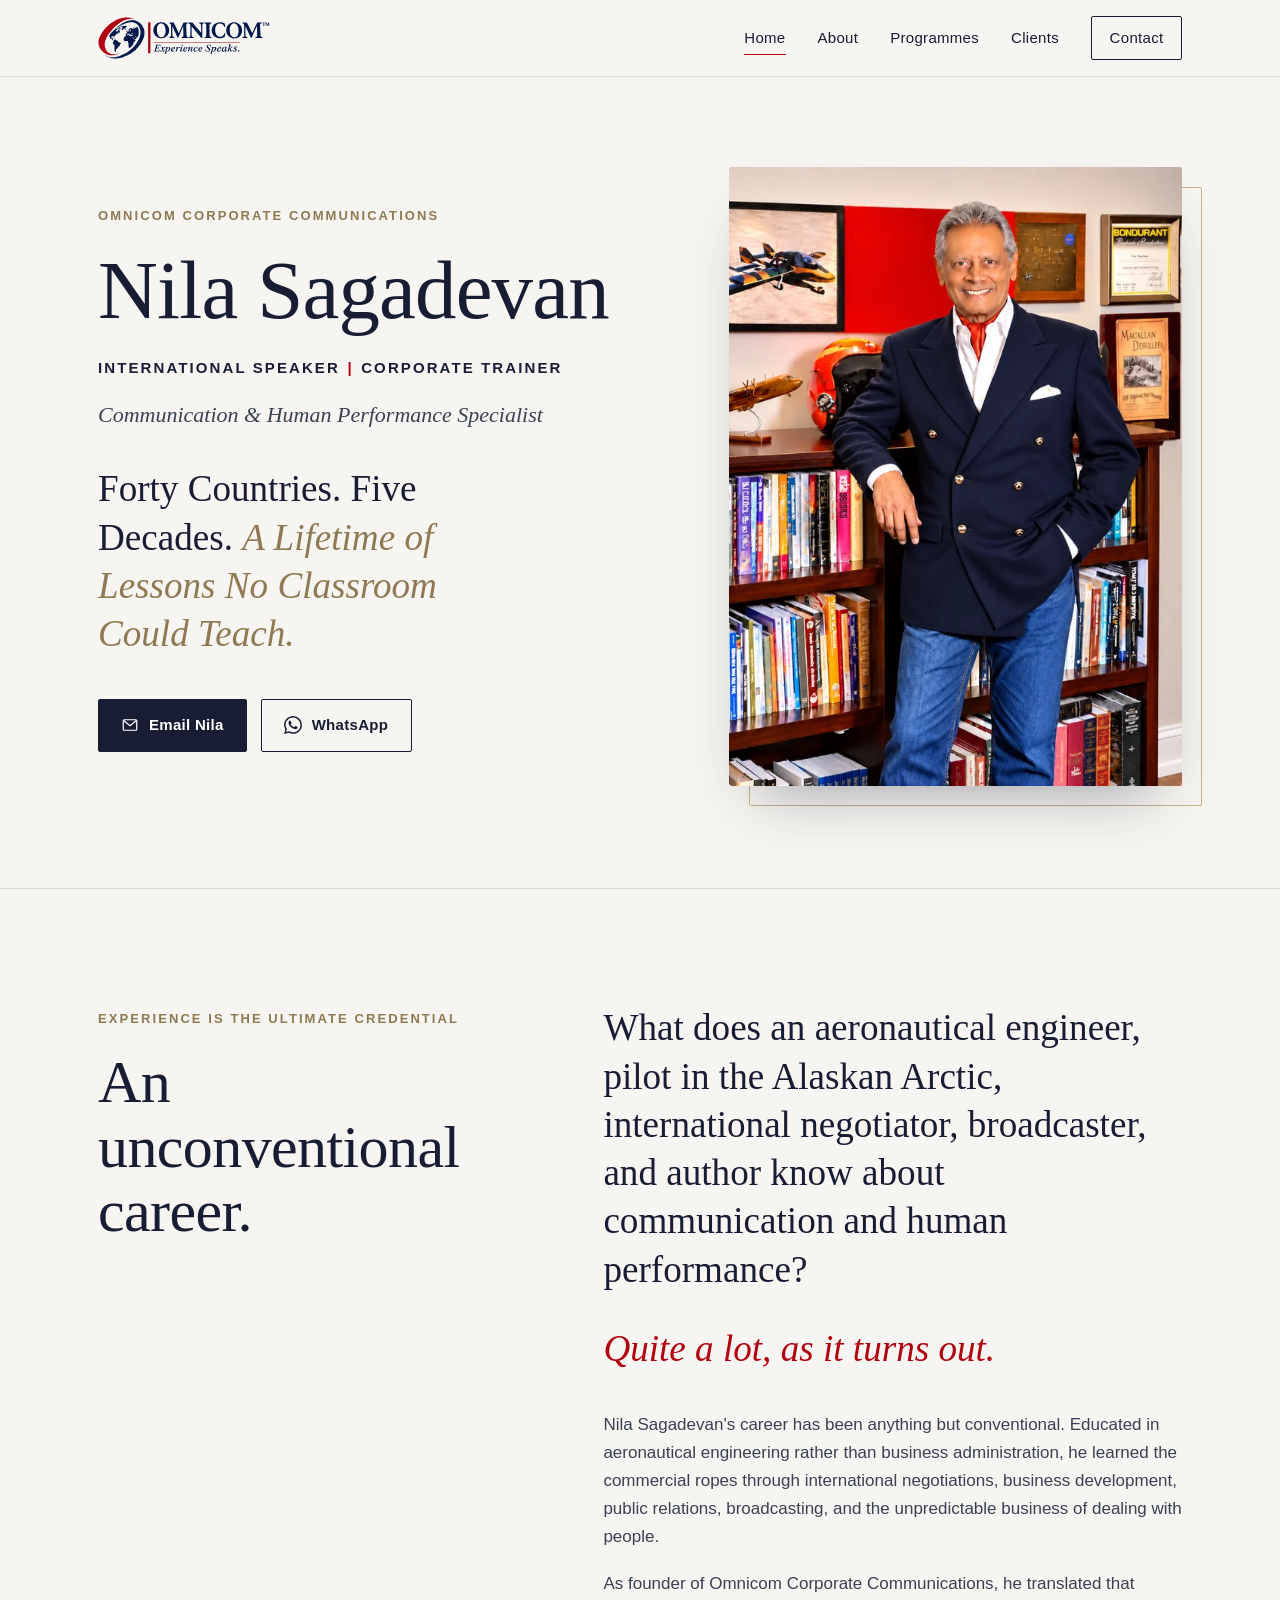
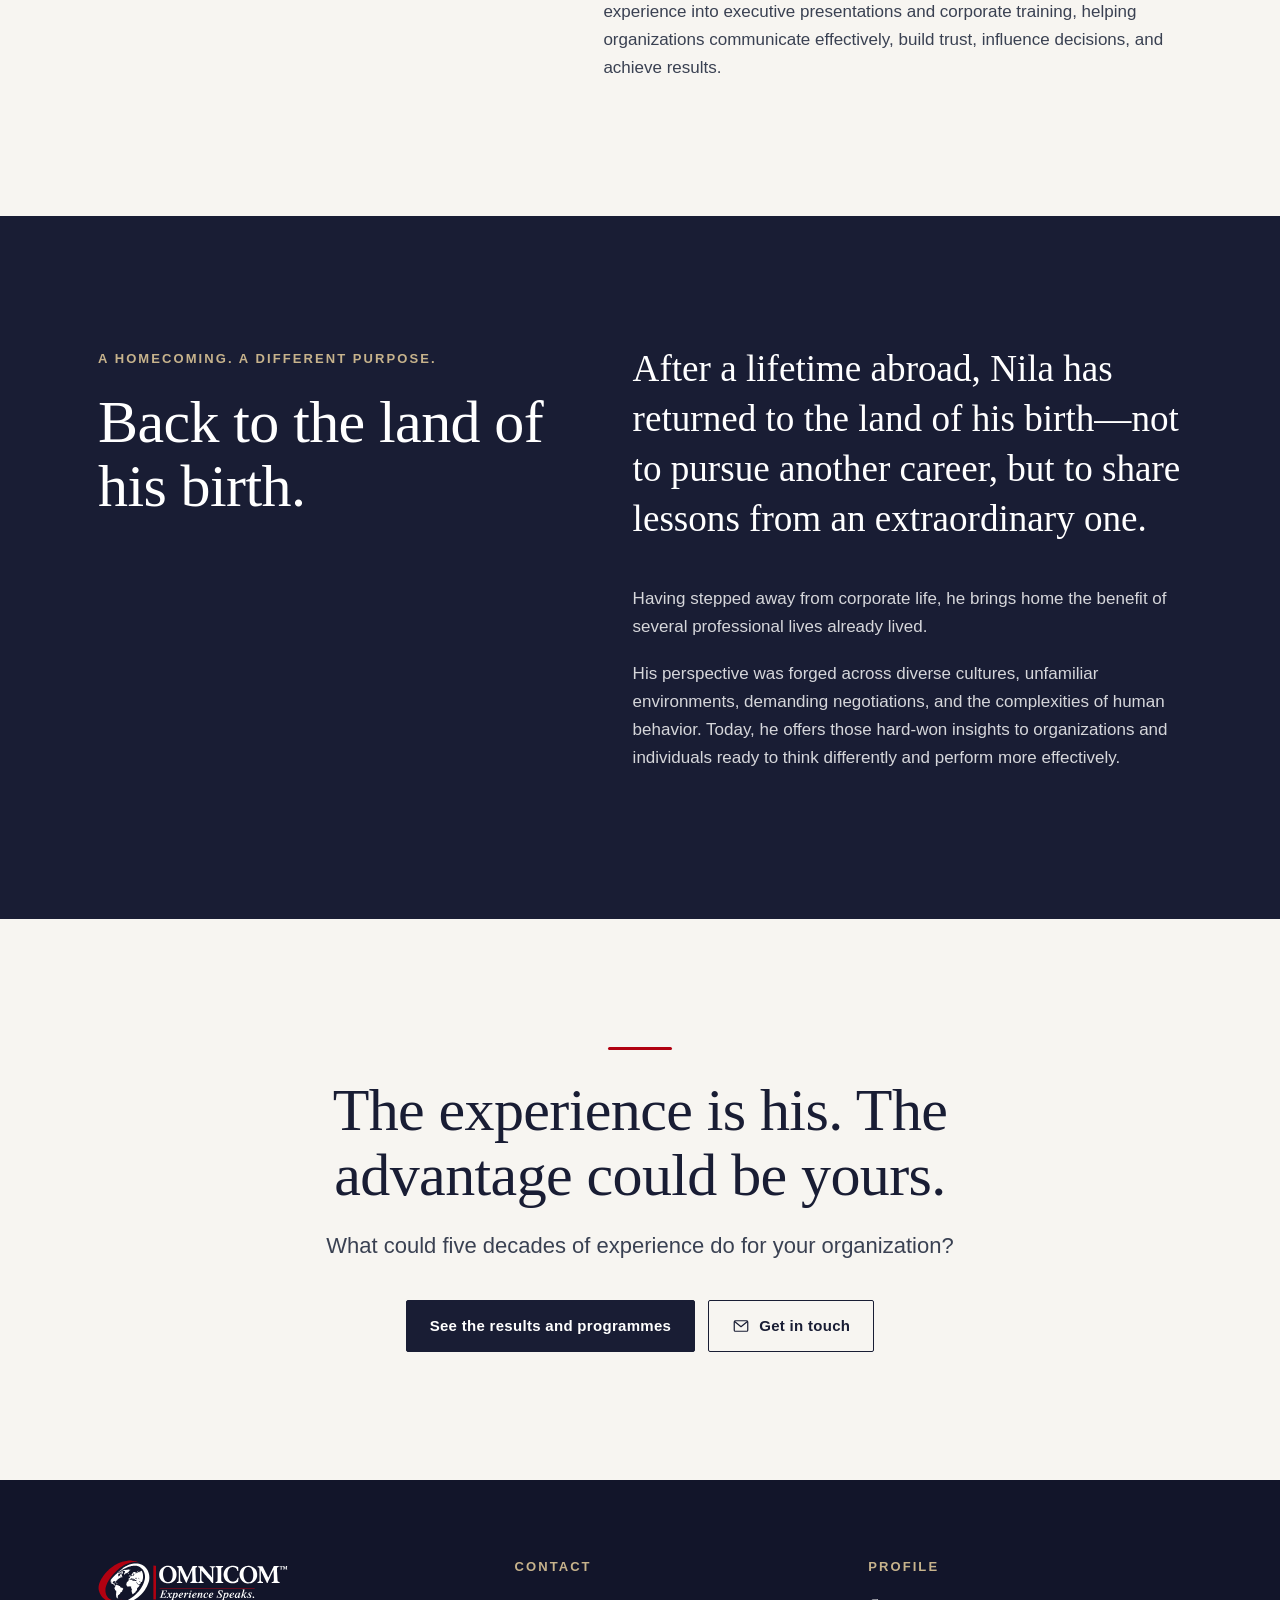
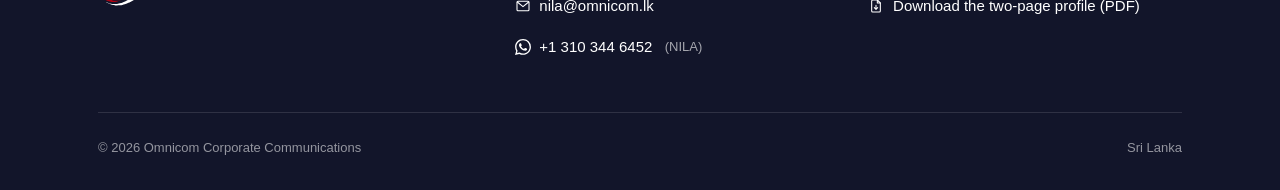
==== index.html @ 28e09e53 "Omnicom website: initial version Co-Authored-By: Claude Opus 5.5 <noreply@anthropic.com>" ====
<!doctype html>
<html lang="en">
<head>
<meta charset="utf-8">
<meta name="viewport" content="width=device-width, initial-scale=1">
<title>Omnicom | Nila Sagadevan, International Speaker & Corporate Trainer</title>
<meta name="description" content="Nila Sagadevan: international speaker, corporate trainer, and communication and human performance specialist. Forty countries, five decades, lessons no classroom could teach.">
<meta property="og:title" content="Omnicom | Nila Sagadevan, International Speaker & Corporate Trainer">
<meta property="og:description" content="Nila Sagadevan: international speaker, corporate trainer, and communication and human performance specialist. Forty countries, five decades, lessons no classroom could teach.">
<meta property="og:type" content="website">
<meta property="og:url" content="https://www.omnicom.lk/">
<meta property="og:image" content="https://www.omnicom.lk/assets/omnicom-share.jpg">
<meta property="og:image:width" content="1200">
<meta property="og:image:height" content="630">
<meta name="twitter:card" content="summary_large_image">
<meta name="theme-color" content="#191D34">
<link rel="canonical" href="https://www.omnicom.lk/">
<link rel="icon" href="assets/favicon.svg" type="image/svg+xml">
<link rel="preconnect" href="https://api.fontshare.com" crossorigin>
<link href="https://api.fontshare.com/v2/css?f[]=gambetta@400,500,400i&f[]=switzer@400,500,600&display=swap" rel="stylesheet">
<link rel="stylesheet" href="assets/site.css">
</head>
<body>
<a class="skip" href="#main">Skip to content</a>
<header class="site-header">
  <div class="wrap">
    <a class="brand" href="index.html" aria-label="Omnicom, home"><img src="assets/logo.svg" alt="Omnicom" width="172" height="41"></a>
    <nav class="nav" aria-label="Main">
      <a class="nav-home" href="index.html" aria-current="page">Home</a>
      <a href="about.html">About</a>
      <a href="programmes.html">Programmes</a>
      <a href="clients.html">Clients</a>
      <a class="nav-cta" href="#contact">Contact</a>
    </nav>
  </div>
</header>
<main id="main">

<section class="hero" aria-labelledby="hero-title">
  <div class="wrap">
    <div>
      <span class="kicker">Omnicom Corporate Communications</span>
      <h1 id="hero-title">Nila Sagadevan</h1>
      <p class="roles"><span class="nw">International Speaker</span><span class="sep" aria-hidden="true">|</span><span class="nw">Corporate Trainer</span></p>
      <p class="speciality">Communication &amp; Human Performance Specialist</p>
      <p class="lede">Forty Countries. Five Decades. <em>A Lifetime of Lessons No Classroom Could Teach.</em></p>
      <div class="actions">
        <a class="btn btn-solid" href="mailto:nila@omnicom.lk"><svg viewBox="0 0 24 24" aria-hidden="true" fill="none" stroke="currentColor" stroke-width="1.6" stroke-linecap="round" stroke-linejoin="round"><rect x="3" y="5" width="18" height="14" rx="1.5"/><path d="m3.5 6 8.5 7 8.5-7"/></svg>Email Nila</a>
        <a class="btn btn-line" href="https://wa.me/13103446452" rel="noopener"><svg viewBox="0 0 24 24" aria-hidden="true" fill="currentColor"><path d="M17.472 14.382c-.297-.149-1.758-.867-2.03-.967-.273-.099-.471-.148-.67.15-.197.297-.767.966-.94 1.164-.173.199-.347.223-.644.075-.297-.15-1.255-.463-2.39-1.475-.883-.788-1.48-1.761-1.653-2.059-.173-.297-.018-.458.13-.606.134-.133.298-.347.446-.52.149-.174.198-.298.298-.497.099-.198.05-.371-.025-.52-.075-.149-.669-1.612-.916-2.207-.242-.579-.487-.5-.669-.51-.173-.008-.371-.01-.57-.01-.198 0-.52.074-.792.372-.272.297-1.04 1.016-1.04 2.479 0 1.462 1.065 2.875 1.213 3.074.149.198 2.096 3.2 5.077 4.487.709.306 1.262.489 1.694.625.712.227 1.36.195 1.871.118.571-.085 1.758-.719 2.006-1.413.248-.694.248-1.289.173-1.413-.074-.124-.272-.198-.57-.347m-5.421 7.403h-.004a9.87 9.87 0 01-5.031-1.378l-.361-.214-3.741.982.998-3.648-.235-.374a9.86 9.86 0 01-1.51-5.26c.001-5.45 4.436-9.884 9.888-9.884 2.64 0 5.122 1.03 6.988 2.898a9.825 9.825 0 012.893 6.994c-.003 5.45-4.437 9.884-9.885 9.884m8.413-18.297A11.815 11.815 0 0012.05 0C5.495 0 .16 5.335.157 11.892c0 2.096.547 4.142 1.588 5.945L.057 24l6.305-1.654a11.882 11.882 0 005.683 1.448h.005c6.554 0 11.89-5.335 11.893-11.893a11.821 11.821 0 00-3.48-8.413Z"/></svg>WhatsApp</a>
      </div>
    </div>
    <figure class="portrait" style="margin:0">
      <img src="assets/nila-sagadevan.webp" srcset="assets/nila-sagadevan-600.webp 600w, assets/nila-sagadevan.webp 900w" sizes="(max-width: 900px) 90vw, 460px" width="900" height="1230" alt="Nila Sagadevan in a navy double-breasted blazer, standing in his study beside shelves of books and aviation memorabilia" fetchpriority="high">
    </figure>
  </div>
</section>

<section class="story" aria-labelledby="credential">
  <div class="wrap">
    <div>
      <span class="kicker">Experience Is the Ultimate Credential</span>
      <h2 id="credential">An unconventional career.</h2>
    </div>
    <div>
      <p class="question">What does an aeronautical engineer, pilot in the Alaskan Arctic, international negotiator, broadcaster, and author know about communication and human performance?</p>
      <p class="answer">Quite a lot, as it turns out.</p>
      <p>Nila Sagadevan's career has been anything but conventional. Educated in aeronautical engineering rather than business administration, he learned the commercial ropes through international negotiations, business development, public relations, broadcasting, and the unpredictable business of dealing with people.</p>
      <p>As founder of Omnicom Corporate Communications, he translated that experience into executive presentations and corporate training, helping organizations communicate effectively, build trust, influence decisions, and achieve results.</p>
    </div>
  </div>
</section>

<section class="band on-dark" aria-labelledby="homecoming">
  <div class="wrap">
    <div>
      <span class="kicker">A Homecoming. A Different Purpose.</span>
      <h2 id="homecoming">Back to the land of his birth.</h2>
    </div>
    <div>
      <p class="big">After a lifetime abroad, Nila has returned to the land of his birth&#8288;&mdash;&#8288;not to pursue another career, but to share lessons from an extraordinary one.</p>
      <p>Having stepped away from corporate life, he brings home the benefit of several professional lives already lived.</p>
      <p>His perspective was forged across diverse cultures, unfamiliar environments, demanding negotiations, and the complexities of human behavior. Today, he offers those hard-won insights to organizations and individuals ready to think differently and perform more effectively.</p>
    </div>
  </div>
</section>

<section class="closing" aria-labelledby="advantage">
  <div class="wrap">
    <hr class="rule-red">
    <h2 id="advantage">The experience is his. The advantage could be yours.</h2>
    <p>What could five decades of experience do for your organization?</p>
    <div class="actions">
      <a class="btn btn-solid" href="programmes.html">See the results and programmes</a>
      <a class="btn btn-line" href="mailto:nila@omnicom.lk"><svg viewBox="0 0 24 24" aria-hidden="true" fill="none" stroke="currentColor" stroke-width="1.6" stroke-linecap="round" stroke-linejoin="round"><rect x="3" y="5" width="18" height="14" rx="1.5"/><path d="m3.5 6 8.5 7 8.5-7"/></svg>Get in touch</a>
    </div>
  </div>
</section>
</main>
<footer class="site-footer" id="contact">
  <div class="wrap">
    <div class="top">
      <div>
        <a class="brand" href="index.html" aria-label="Omnicom, home"><img src="assets/logo-reverse.svg" alt="Omnicom" width="190" height="45"></a>
      </div>
      <div>
        <h2>Contact</h2>
        <ul>
          <li><a href="mailto:nila@omnicom.lk"><svg viewBox="0 0 24 24" aria-hidden="true" fill="none" stroke="currentColor" stroke-width="1.6" stroke-linecap="round" stroke-linejoin="round"><rect x="3" y="5" width="18" height="14" rx="1.5"/><path d="m3.5 6 8.5 7 8.5-7"/></svg>nila@omnicom.lk</a></li>
          <li><a href="https://wa.me/13103446452" rel="noopener"><svg viewBox="0 0 24 24" aria-hidden="true" fill="currentColor"><path d="M17.472 14.382c-.297-.149-1.758-.867-2.03-.967-.273-.099-.471-.148-.67.15-.197.297-.767.966-.94 1.164-.173.199-.347.223-.644.075-.297-.15-1.255-.463-2.39-1.475-.883-.788-1.48-1.761-1.653-2.059-.173-.297-.018-.458.13-.606.134-.133.298-.347.446-.52.149-.174.198-.298.298-.497.099-.198.05-.371-.025-.52-.075-.149-.669-1.612-.916-2.207-.242-.579-.487-.5-.669-.51-.173-.008-.371-.01-.57-.01-.198 0-.52.074-.792.372-.272.297-1.04 1.016-1.04 2.479 0 1.462 1.065 2.875 1.213 3.074.149.198 2.096 3.2 5.077 4.487.709.306 1.262.489 1.694.625.712.227 1.36.195 1.871.118.571-.085 1.758-.719 2.006-1.413.248-.694.248-1.289.173-1.413-.074-.124-.272-.198-.57-.347m-5.421 7.403h-.004a9.87 9.87 0 01-5.031-1.378l-.361-.214-3.741.982.998-3.648-.235-.374a9.86 9.86 0 01-1.51-5.26c.001-5.45 4.436-9.884 9.888-9.884 2.64 0 5.122 1.03 6.988 2.898a9.825 9.825 0 012.893 6.994c-.003 5.45-4.437 9.884-9.885 9.884m8.413-18.297A11.815 11.815 0 0012.05 0C5.495 0 .16 5.335.157 11.892c0 2.096.547 4.142 1.588 5.945L.057 24l6.305-1.654a11.882 11.882 0 005.683 1.448h.005c6.554 0 11.89-5.335 11.893-11.893a11.821 11.821 0 00-3.48-8.413Z"/></svg>+1 310 344 6452 <span class="small">&nbsp;(NILA)</span></a></li>
        </ul>
      </div>
      <div>
        <h2>Profile</h2>
        <ul>
          <li><a href="assets/Omnicom-Nila-Sagadevan-Profile.pdf" download><svg viewBox="0 0 24 24" aria-hidden="true" fill="none" stroke="currentColor" stroke-width="1.6" stroke-linecap="round" stroke-linejoin="round"><path d="M14 3H7a1.5 1.5 0 0 0-1.5 1.5v15A1.5 1.5 0 0 0 7 21h10a1.5 1.5 0 0 0 1.5-1.5V7.5Z"/><path d="M14 3v4.5h4.5M12 11v6m-2.5-2.5L12 17l2.5-2.5"/></svg>Download the two-page profile (PDF)</a></li>
        </ul>
      </div>
    </div>
    <div class="bottom">
      <span>&copy; 2026 Omnicom Corporate Communications</span>
      <span>Sri Lanka</span>
    </div>
  </div>
</footer>
</body>
</html>
---- assets/site.css ----
/* Omnicom Corporate Communications — site styles */
:root {
  --navy: #191D34;
  --navy-deep: #12152A;
  --red: #B10111;
  --gold: #8E7953;
  --gold-light: #C7B38C;
  --paper: #F7F5F1;
  --paper-2: #EFEBE3;
  --ink: #191D34;
  --ink-soft: #3A4152;
  --rule: rgba(25, 29, 52, 0.14);

  --font-display: 'Gambetta', 'Georgia', serif;
  --font-body: 'Switzer', 'Helvetica Neue', Arial, sans-serif;

  --text-xs: 0.8125rem;
  --text-sm: 0.9375rem;
  --text-base: 1.0625rem;
  --text-lg: clamp(1.125rem, 1rem + 0.5vw, 1.375rem);
  --text-xl: clamp(1.625rem, 1.2rem + 1.4vw, 2.375rem);
  --text-2xl: clamp(2.25rem, 1.4rem + 3vw, 3.75rem);
  --text-hero: clamp(2.75rem, 1.5rem + 4.6vw, 5.25rem);

  --wrap: 1180px;
  --gutter: clamp(1.25rem, 4vw, 3rem);
}

*, *::before, *::after { box-sizing: border-box; }
html { -webkit-text-size-adjust: 100%; scroll-behavior: smooth; }
@media (prefers-reduced-motion: reduce) { html { scroll-behavior: auto; } }
body {
  margin: 0;
  background: var(--paper);
  color: var(--ink-soft);
  font-family: var(--font-body);
  font-size: var(--text-base);
  line-height: 1.65;
  -webkit-font-smoothing: antialiased;
  text-rendering: optimizeLegibility;
}
img { display: block; max-width: 100%; height: auto; }
a { color: inherit; }
:focus-visible { outline: 2px solid var(--red); outline-offset: 3px; border-radius: 2px; }

.skip { position: absolute; left: -9999px; top: 0; background: var(--navy); color: #fff; padding: .75rem 1rem; z-index: 100; }
.skip:focus { left: 1rem; top: 1rem; }

.wrap { width: 100%; max-width: var(--wrap); margin-inline: auto; padding-inline: var(--gutter); }

/* ---------- Header ---------- */
.site-header {
  position: sticky; top: 0; z-index: 50;
  background: rgba(247, 245, 241, 0.94);
  backdrop-filter: blur(10px);
  -webkit-backdrop-filter: blur(10px);
  border-bottom: 1px solid var(--rule);
}
.site-header .wrap { display: flex; align-items: center; justify-content: space-between; gap: 1.5rem; min-height: 76px; }
.brand { display: inline-flex; align-items: center; text-decoration: none; }
.brand img { width: 172px; height: auto; }
.nav { display: flex; align-items: center; gap: clamp(1rem, 2.5vw, 2.25rem); }
.nav a {
  font-size: var(--text-sm); font-weight: 500; letter-spacing: .02em;
  color: var(--ink); text-decoration: none; padding: .6rem 0; position: relative;
}
.nav a::after {
  content: ''; position: absolute; left: 0; right: 0; bottom: .3rem; height: 1.5px;
  background: var(--red); transform: scaleX(0); transform-origin: left; transition: transform .25s ease;
}
.nav a:hover::after, .nav a[aria-current="page"]::after { transform: scaleX(1); }
.nav .nav-cta {
  border: 1px solid var(--navy); padding: .55rem 1.1rem; border-radius: 2px;
  transition: background .2s ease, color .2s ease;
}
.nav .nav-cta::after { display: none; }
.nav .nav-cta:hover { background: var(--navy); color: #fff; }

/* ---------- Type ---------- */
h1, h2, h3 { color: var(--ink); margin: 0; }
h1, h2 { font-family: var(--font-display); font-weight: 500; line-height: 1.08; letter-spacing: -0.01em; }
h3 { font-family: var(--font-body); font-weight: 600; font-size: var(--text-lg); line-height: 1.3; }
p { margin: 0 0 1.1em; max-width: 64ch; }
.kicker {
  display: inline-block; font-size: var(--text-xs); font-weight: 600; letter-spacing: .16em; text-transform: uppercase;
  color: var(--gold); margin-bottom: 1.25rem;
}
.rule-red { width: 64px; height: 3px; background: var(--red); border: 0; margin: 0 0 1.75rem; border-radius: 2px; }

/* ---------- Buttons ---------- */
.actions { display: flex; flex-wrap: wrap; gap: .85rem; margin-top: 2.25rem; }
.btn {
  display: inline-flex; align-items: center; gap: .6rem; min-height: 48px; padding: .8rem 1.4rem;
  font-size: var(--text-sm); font-weight: 600; letter-spacing: .02em; text-decoration: none;
  border-radius: 2px; border: 1px solid var(--navy); transition: background .2s ease, color .2s ease, border-color .2s ease;
}
.btn-solid { background: var(--navy); color: #fff; }
.btn-solid:hover { background: var(--navy-deep); }
.btn-line { background: transparent; color: var(--navy); }
.btn-line:hover { background: var(--navy); color: #fff; }
.btn svg { width: 18px; height: 18px; flex: none; }
.on-dark .btn-line { color: #fff; border-color: rgba(255,255,255,.55); }
.on-dark .btn-line:hover { background: #fff; color: var(--navy); border-color: #fff; }
.on-dark .btn-solid { background: #fff; color: var(--navy); border-color: #fff; }
.on-dark .btn-solid:hover { background: var(--paper-2); }

/* ---------- Hero (home) ---------- */
.hero { padding-block: clamp(3rem, 7vw, 6rem) clamp(3.5rem, 8vw, 7rem); }
.hero .wrap { display: grid; grid-template-columns: 1.1fr .9fr; gap: clamp(2rem, 6vw, 5.5rem); align-items: center; }
.hero h1 { font-size: var(--text-hero); }
.hero .roles { margin-top: 1.25rem; font-size: var(--text-sm); font-weight: 600; letter-spacing: .14em; text-transform: uppercase; color: var(--ink); }
.hero .roles .nw { white-space: nowrap; }
.hero .roles .sep { color: var(--red); padding-inline: .5em; }
.hero .speciality { font-family: var(--font-display); font-style: italic; font-size: var(--text-lg); color: var(--ink-soft); margin-top: .35rem; }
.hero .lede { margin-top: 2rem; font-family: var(--font-display); font-size: var(--text-xl); line-height: 1.3; color: var(--ink); max-width: 22ch; }
.hero .lede em { color: var(--gold); font-style: italic; }
.portrait { position: relative; }
.portrait img { width: 100%; aspect-ratio: 1073 / 1466; object-fit: cover; border-radius: 2px; box-shadow: 0 30px 60px -30px rgba(25, 29, 52, .45); }
.portrait::before {
  content: ''; position: absolute; inset: 1.25rem -1.25rem -1.25rem 1.25rem; border: 1px solid var(--gold-light); border-radius: 2px; z-index: -1;
}

/* ---------- Sections ---------- */
section { position: relative; }
.story { padding-block: clamp(4rem, 9vw, 7.5rem); border-top: 1px solid var(--rule); }
.story .wrap { display: grid; grid-template-columns: 1fr 1.35fr; gap: clamp(2rem, 6vw, 6rem); }
.story h2 { font-size: var(--text-2xl); }
.story .question { font-family: var(--font-display); font-size: var(--text-xl); line-height: 1.3; color: var(--ink); margin-bottom: 1.5rem; max-width: 30ch; }
.story .answer { font-family: var(--font-display); font-style: italic; font-size: var(--text-xl); color: var(--red); margin-bottom: 2rem; }

.band { background: var(--navy); color: rgba(255, 255, 255, .82); padding-block: clamp(4.5rem, 10vw, 8rem); }
.band h2 { color: #fff; font-size: var(--text-2xl); }
.band .kicker { color: var(--gold-light); }
.band .wrap { display: grid; grid-template-columns: 1fr 1.2fr; gap: clamp(2rem, 6vw, 6rem); align-items: start; }
.band p { font-size: var(--text-base); }
.band .big { font-family: var(--font-display); font-size: var(--text-xl); line-height: 1.35; color: #fff; }

.closing { padding-block: clamp(4.5rem, 10vw, 8rem); text-align: center; }
.closing h2 { font-size: var(--text-2xl); max-width: 22ch; margin-inline: auto; }
.closing p { margin-inline: auto; margin-top: 1.25rem; font-size: var(--text-lg); }
.closing .actions { justify-content: center; }
.closing .rule-red { margin-inline: auto; }

/* ---------- Programmes page ---------- */
.page-hero { padding-block: clamp(3.5rem, 8vw, 6.5rem) clamp(2.5rem, 5vw, 4rem); }
.page-hero h1 { font-size: var(--text-hero); max-width: 14ch; }
.page-hero p { margin-top: 1.5rem; font-size: var(--text-lg); font-family: var(--font-display); font-style: italic; color: var(--ink-soft); }

.results { padding-block: 0 clamp(4rem, 9vw, 7rem); }
.results ol { list-style: none; margin: 0; padding: 0; display: grid; grid-template-columns: repeat(2, 1fr); border-top: 1px solid var(--rule); }
.results li { padding: clamp(1.75rem, 3.5vw, 2.75rem) clamp(0rem, 3vw, 2.5rem) clamp(1.75rem, 3.5vw, 2.75rem) 0; border-bottom: 1px solid var(--rule); display: grid; grid-template-columns: minmax(7.5rem, 11rem) 1fr; gap: 1.5rem; align-items: start; }
.results li:nth-child(even) { padding-left: clamp(0rem, 3vw, 2.5rem); border-left: 1px solid var(--rule); }
.figure { font-family: var(--font-display); font-size: clamp(2rem, 1.4rem + 2vw, 3rem); line-height: 1; color: var(--navy); font-variant-numeric: lining-nums; }
.figure small { display: block; font-family: var(--font-body); font-size: var(--text-xs); letter-spacing: .14em; text-transform: uppercase; color: var(--gold); margin-top: .7rem; font-weight: 600; }
.results h3 { font-size: var(--text-xs); letter-spacing: .14em; text-transform: uppercase; color: var(--ink); margin-bottom: .6rem; }
.results p { font-size: var(--text-sm); margin: 0; }

.offer { background: var(--paper-2); padding-block: clamp(4.5rem, 10vw, 8rem); }
.offer .head { display: grid; grid-template-columns: 1fr 1.35fr; gap: clamp(2rem, 6vw, 6rem); margin-bottom: clamp(2.5rem, 5vw, 4rem); align-items: end; }
.offer h2 { font-size: var(--text-2xl); }
.offer .head p { margin: 0; }
.offer-list { display: grid; grid-template-columns: repeat(2, 1fr); gap: 0 clamp(2rem, 5vw, 4.5rem); list-style: none; margin: 0; padding: 0; counter-reset: offer; }
.offer-list li { counter-increment: offer; padding-block: 1.75rem; border-top: 1px solid var(--rule); display: grid; grid-template-columns: 2.75rem 1fr; }
.offer-list li::before { content: counter(offer, decimal-leading-zero); font-family: var(--font-display); font-size: var(--text-base); color: var(--red); padding-top: .15rem; }
.offer-list h3 { margin-bottom: .5rem; }
.offer-list p { margin: 0; font-size: var(--text-sm); }
.offer-list .featured { grid-column: 1 / -1; }
.offer-list .featured h3 { font-family: var(--font-display); font-weight: 500; font-size: var(--text-xl); }
.offer-list .featured p { font-size: var(--text-base); max-width: 70ch; }

.beyond { padding-block: clamp(4.5rem, 10vw, 8rem); }
.beyond .wrap { display: grid; grid-template-columns: .8fr 1.2fr; gap: clamp(2rem, 6vw, 6rem); align-items: center; }
.beyond img { width: 100%; max-width: 420px; aspect-ratio: 4 / 5; object-fit: cover; object-position: 50% 20%; border-radius: 2px; }
.beyond h2 { font-size: var(--text-2xl); margin-bottom: 1.5rem; }

/* ---------- Footer ---------- */
.site-footer { background: var(--navy-deep); color: rgba(255,255,255,.72); padding-block: clamp(3.5rem, 7vw, 5rem) 2rem; font-size: var(--text-sm); }
.site-footer .top { display: grid; grid-template-columns: 1.2fr 1fr 1fr; gap: 2.5rem; padding-bottom: 2.5rem; border-bottom: 1px solid rgba(255,255,255,.12); }
.site-footer .brand img { width: 190px; }
.site-footer .slogan { font-family: var(--font-display); font-style: italic; font-size: var(--text-lg); color: #fff; margin: 1rem 0 0; }
.site-footer h2 { font-family: var(--font-body); font-size: var(--text-xs); font-weight: 600; letter-spacing: .16em; text-transform: uppercase; color: var(--gold-light); margin-bottom: 1rem; }
.site-footer ul { list-style: none; margin: 0; padding: 0; }
.site-footer li { margin-bottom: .55rem; }
.site-footer a { text-decoration: none; color: #fff; display: inline-flex; align-items: center; gap: .55rem; min-height: 32px; }
.site-footer a:hover { text-decoration: underline; text-underline-offset: 3px; }
.site-footer a svg { width: 16px; height: 16px; flex: none; }
.site-footer .small { font-size: .8125rem; color: rgba(255,255,255,.62); }
.site-footer .bottom { padding-top: 1.5rem; display: flex; justify-content: space-between; gap: 1rem; flex-wrap: wrap; font-size: var(--text-xs); color: rgba(255,255,255,.55); }

/* ---------- Responsive ---------- */
@media (max-width: 900px) {
  .hero .wrap, .story .wrap, .band .wrap, .offer .head, .beyond .wrap { grid-template-columns: 1fr; }
  .portrait { max-width: 460px; }
  .results ol { grid-template-columns: 1fr; }
  .results li, .results li:nth-child(even) { padding-left: 0; border-left: 0; padding-right: 0; }
  .offer-list { grid-template-columns: 1fr; }
  .site-footer .top { grid-template-columns: 1fr 1fr; }
  .site-footer .top > :first-child { grid-column: 1 / -1; }
}
@media (max-width: 640px) {
  .site-header .wrap { min-height: 64px; }
  .brand img { width: 132px; }
  .nav { gap: 1rem; }
  .nav .nav-cta { display: none; }
  .hero .portrait { order: -1; max-width: 100%; }
  .hero .portrait::before { display: none; }
  .hero .roles .sep { display: none; }
  .hero .roles .nw { display: block; letter-spacing: .1em; }
  .hero .roles .nw + .sep + .nw { margin-top: .35em; }
  .results li { grid-template-columns: 1fr; gap: .75rem; }
  .site-footer .top { grid-template-columns: 1fr; }
}
.closing h2.long { font-size: var(--text-xl); max-width: 34ch; line-height: 1.25; }

/* ---------- Clients ---------- */
.page-hero h1.wide { max-width: 18ch; }
.clients { padding-block: 0 clamp(4rem, 9vw, 7rem); }
.clients h2 { font-family: var(--font-body); font-size: var(--text-xs); font-weight: 600; letter-spacing: .14em; text-transform: uppercase; color: var(--gold); margin: 0 0 1.25rem; }
.clients h2 span { letter-spacing: .08em; }
.clients ul { list-style: none; margin: 0; padding: 0; display: grid; grid-template-columns: repeat(3, 1fr); column-gap: clamp(1.25rem, 3vw, 2.5rem); border-top: 1px solid var(--rule); }
.clients li { font-family: var(--font-display); font-size: var(--text-base); letter-spacing: .07em; color: var(--ink); padding: 1.05rem 0; border-bottom: 1px solid var(--rule); line-height: 1.3; }
@media (max-width: 760px) { .clients ul { grid-template-columns: repeat(2, 1fr); } }
@media (max-width: 640px) { .clients ul { grid-template-columns: repeat(2, 1fr); } .clients li { font-size: var(--text-sm); letter-spacing: .05em; } }
@media (max-width: 360px) { .clients ul { grid-template-columns: 1fr; } }
.brand { flex: none; }
@media (max-width: 420px) {
  .brand img { width: 112px; }
  .nav { gap: .8rem; }
  .nav a { font-size: var(--text-xs); }
}
@media (max-width: 360px) {
  .brand img { width: 96px; }
  .nav { gap: .6rem; }
  .site-header .wrap { gap: .75rem; }
}

/* ---------- About ---------- */
.about-sec { padding-block: clamp(3rem, 6vw, 5rem); border-top: 1px solid var(--rule); }
.about-intro { border-top: 0; padding-top: 0; }
.about-sec .wrap { display: grid; grid-template-columns: 1fr 1.6fr; gap: clamp(2rem, 6vw, 6rem); align-items: start; }
.about-side h2 { font-size: var(--text-xl); line-height: 1.15; max-width: 14ch; }
.about-body p { font-size: var(--text-base); }
.about-body cite, .band cite { font-style: italic; }
.about-body .about-lead { font-family: var(--font-display); font-size: var(--text-xl); line-height: 1.3; color: var(--ink); margin-bottom: 1.5rem; max-width: 30ch; }
.about-body .aside { font-family: var(--font-display); font-style: italic; font-size: var(--text-lg); color: var(--red); }
.about-photo { margin: 0; max-width: 340px; }
.about-photo img { width: 100%; aspect-ratio: 4 / 5; object-fit: cover; object-position: center top; border-radius: 2px; box-shadow: 0 30px 60px -30px rgba(25, 29, 52, .45); }
.about-band .big { margin-top: 2rem; }
.about-band .kicker-line { font-family: var(--font-display); font-style: italic; font-size: var(--text-lg); color: var(--gold-light); }
@media (max-width: 860px) {
  .about-sec .wrap { grid-template-columns: 1fr; gap: 1.25rem; }
  .about-side h2 { max-width: none; }
  .about-photo { max-width: 260px; }
}
@media (max-width: 420px) { .nav .nav-home { display: none; } }
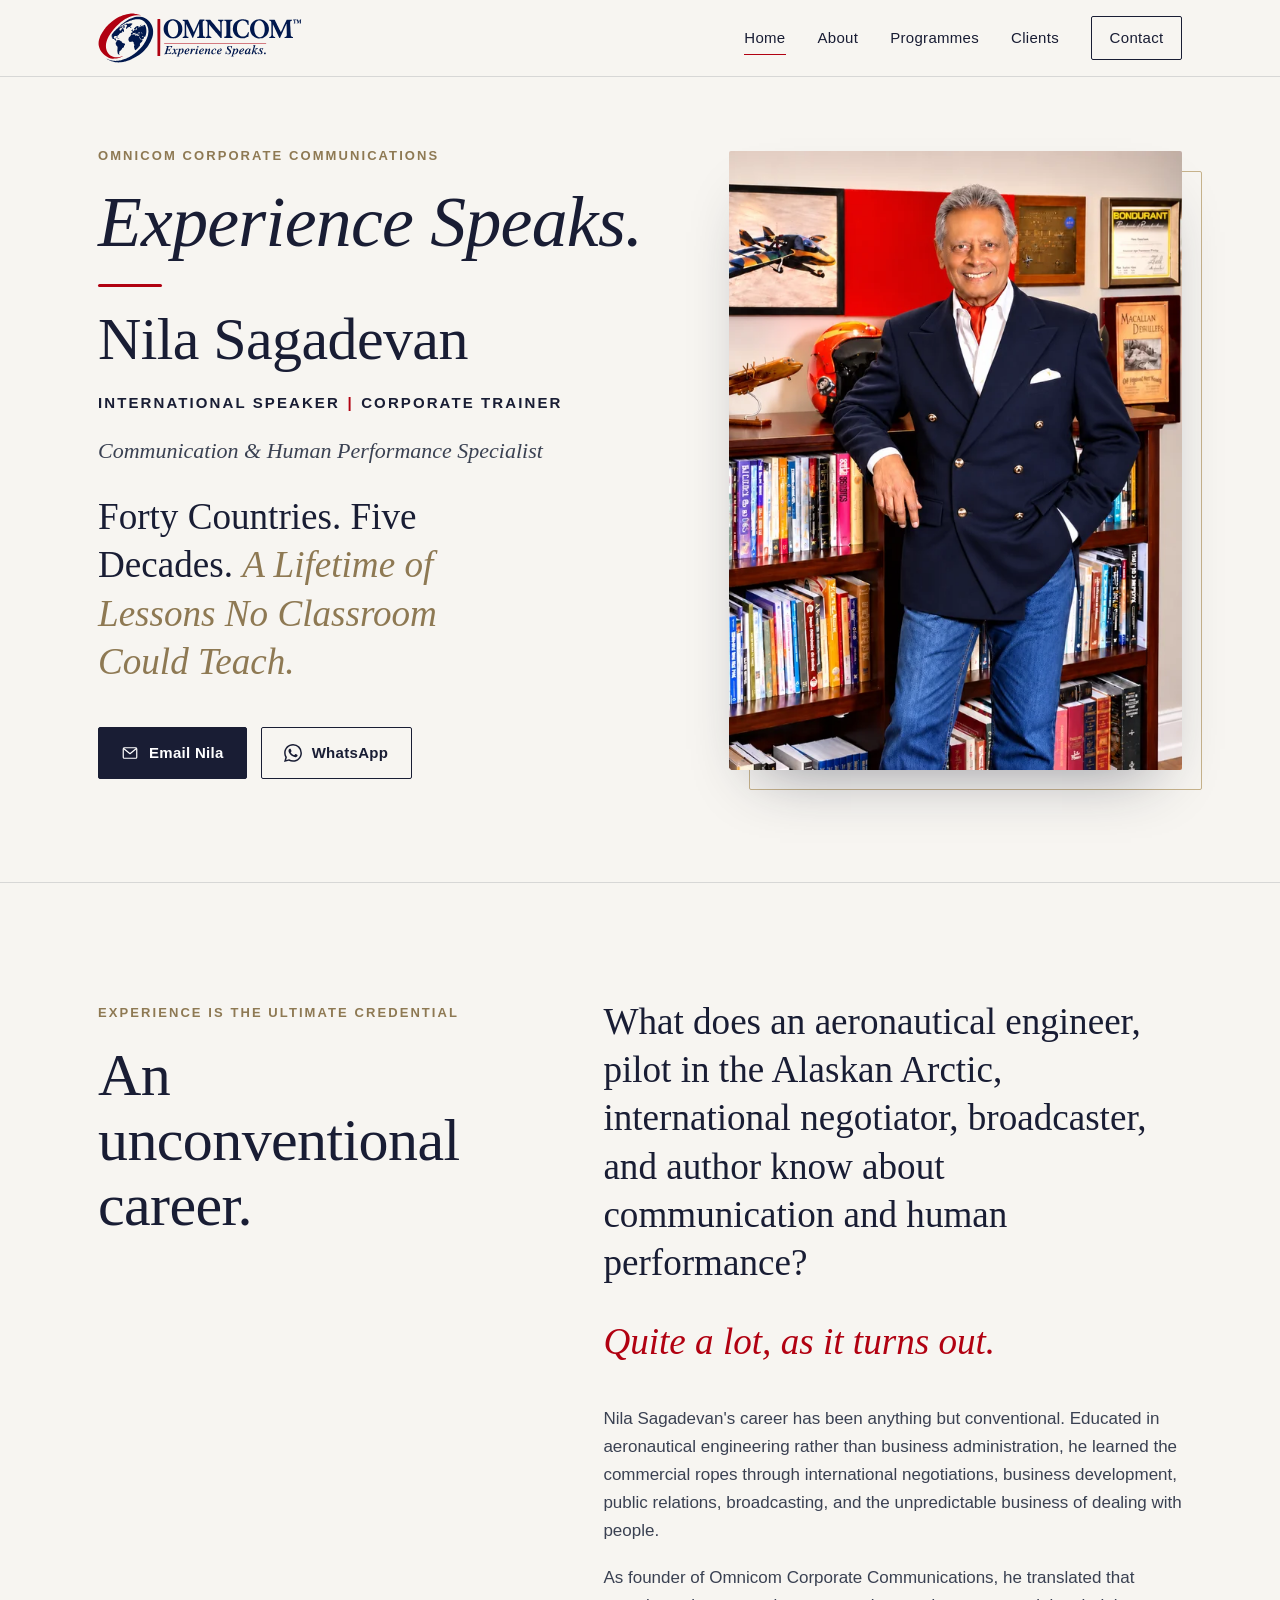
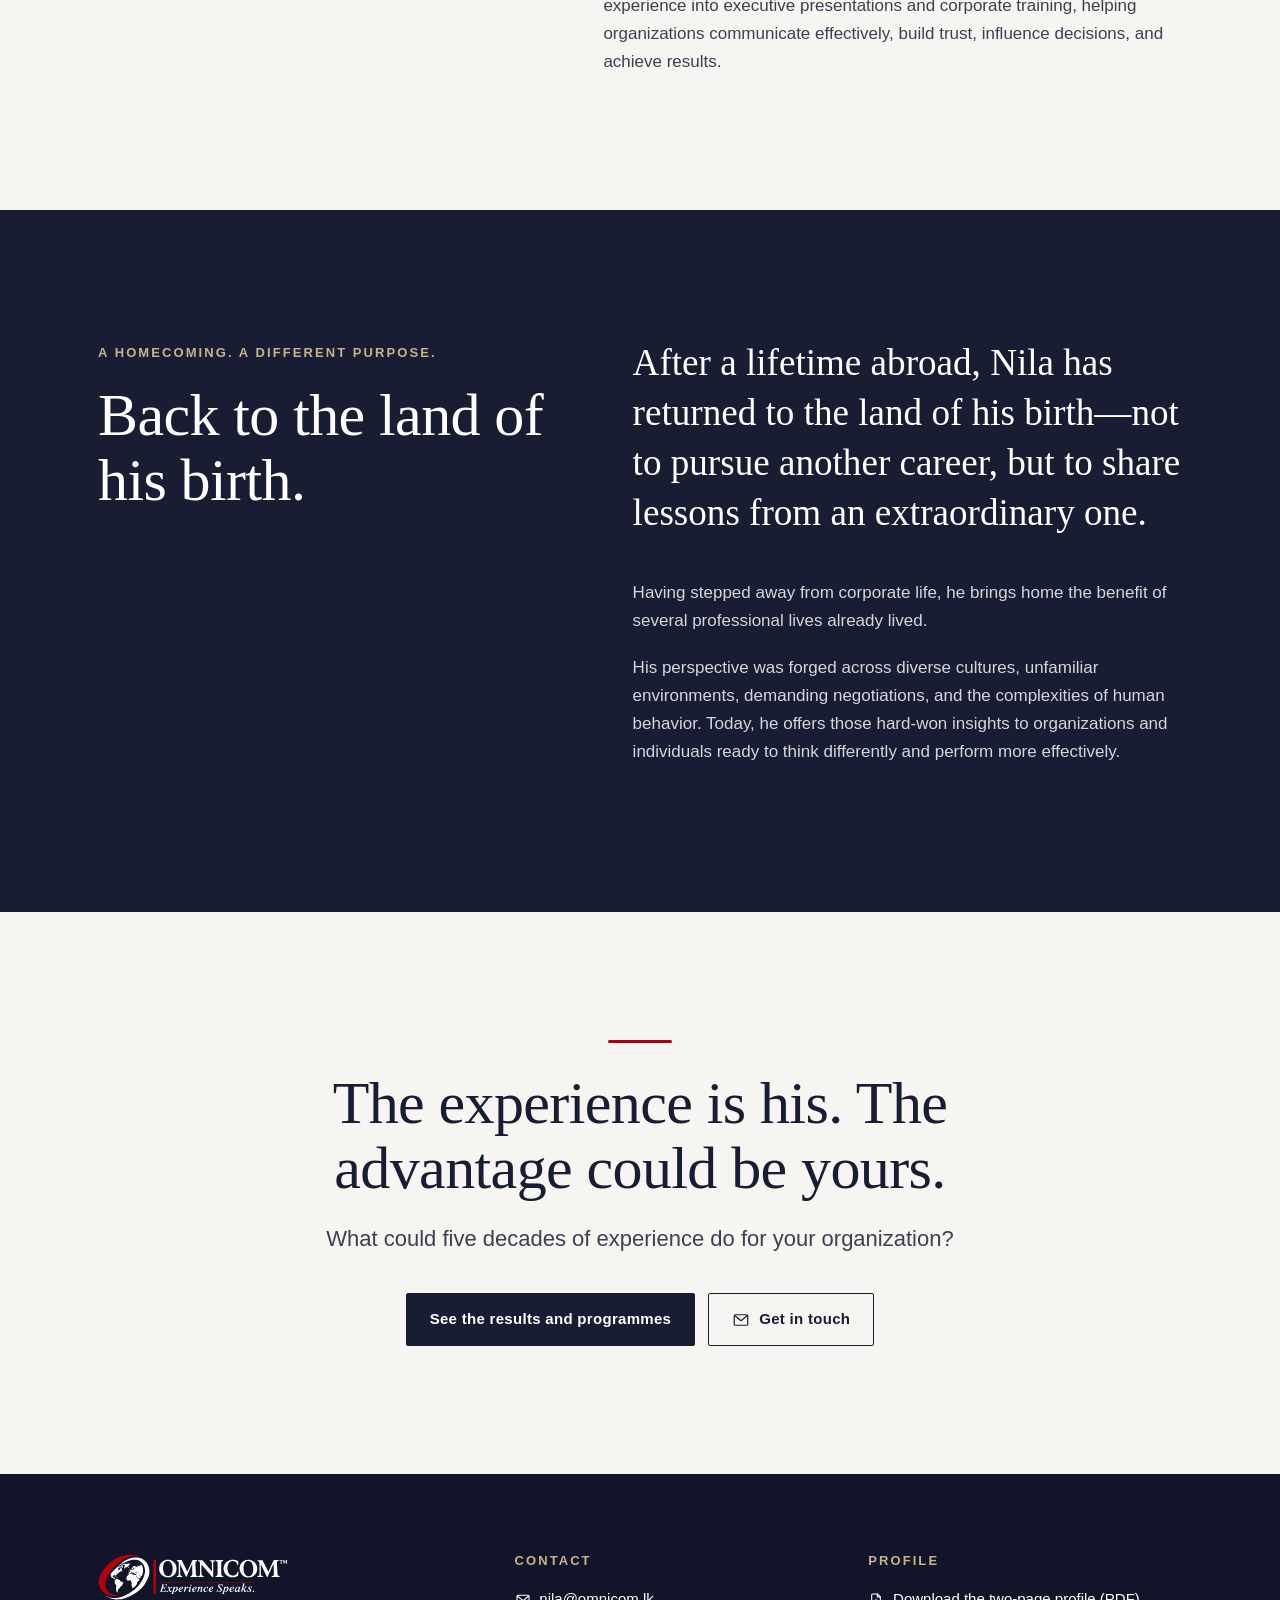
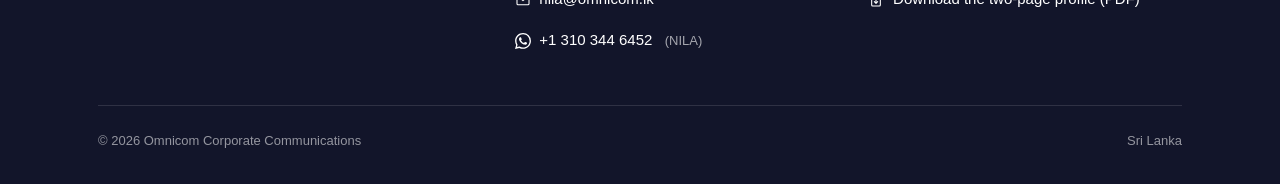
==== commit edb96917: "Home: Experience Speaks headline; larger header logo; mobile menu fit Update supplied by the client " ====
--- a/index.html
+++ b/index.html
@@ -19,17 +19,39 @@
 <link rel="preconnect" href="https://api.fontshare.com" crossorigin>
 <link href="https://api.fontshare.com/v2/css?f[]=gambetta@400,500,400i&f[]=switzer@400,500,600&display=swap" rel="stylesheet">
 <link rel="stylesheet" href="assets/site.css">
+<style>
+/* Home page hero: slogan-led (self-contained; site.css unchanged) */
+.hero .wrap { grid-template-areas: "brand photo" "body photo"; grid-template-rows: auto 1fr; row-gap: 0; align-items: start; }
+.hero-brand { grid-area: brand; align-self: end; }
+.hero-body { grid-area: body; }
+.hero .portrait { grid-area: photo; align-self: center; }
+.hero-slogan { font-family: var(--font-display); font-weight: 500; font-style: italic; font-size: var(--text-hero); line-height: 1.02; letter-spacing: -0.01em; color: var(--navy); margin: 0 0 1.75rem; max-width: none; }
+.hero-body .rule-red { margin-bottom: 1.5rem; }
+.hero-body h1 { font-size: var(--text-2xl); }
+@media (max-width: 900px) {
+  .hero .wrap { grid-template-areas: "brand" "photo" "body"; grid-template-rows: auto; row-gap: 2rem; }
+  .hero-slogan { margin-bottom: 0; }
+}
+@media (max-width: 640px) { .hero .portrait { order: 0; } }
+@media (min-width: 901px) {
+  .hero { padding-top: clamp(2.5rem, 5vw, 4rem); }
+  .hero-slogan { font-size: clamp(3rem, 1.6rem + 3.6vw, 4.75rem); margin-bottom: 1.5rem; }
+  .hero-body .rule-red { margin-bottom: 1.25rem; }
+  .hero .lede { margin-top: 1.5rem; }
+  .hero .actions { margin-top: 1.75rem; }
+}
+</style>
 </head>
 <body>
 <a class="skip" href="#main">Skip to content</a>
 <header class="site-header">
   <div class="wrap">
-    <a class="brand" href="index.html" aria-label="Omnicom, home"><img src="assets/logo.svg" alt="Omnicom" width="172" height="41"></a>
+    <a aria-label='Omnicom, home' class='brand' href='/'><img src="assets/logo.svg" alt="Omnicom" width="172" height="41"></a>
     <nav class="nav" aria-label="Main">
-      <a class="nav-home" href="index.html" aria-current="page">Home</a>
-      <a href="about.html">About</a>
-      <a href="programmes.html">Programmes</a>
-      <a href="clients.html">Clients</a>
+      <a aria-current='page' class='nav-home' href='/'>Home</a>
+      <a href='/about'>About</a>
+      <a href='/programmes'>Programmes</a>
+      <a href='/clients'>Clients</a>
       <a class="nav-cta" href="#contact">Contact</a>
     </nav>
   </div>
@@ -38,8 +60,12 @@
 
 <section class="hero" aria-labelledby="hero-title">
   <div class="wrap">
-    <div>
+    <div class="hero-brand">
       <span class="kicker">Omnicom Corporate Communications</span>
+      <p class="hero-slogan">Experience Speaks.</p>
+    </div>
+    <div class="hero-body">
+      <hr class="rule-red">
       <h1 id="hero-title">Nila Sagadevan</h1>
       <p class="roles"><span class="nw">International Speaker</span><span class="sep" aria-hidden="true">|</span><span class="nw">Corporate Trainer</span></p>
       <p class="speciality">Communication &amp; Human Performance Specialist</p>
@@ -90,7 +116,7 @@
     <h2 id="advantage">The experience is his. The advantage could be yours.</h2>
     <p>What could five decades of experience do for your organization?</p>
     <div class="actions">
-      <a class="btn btn-solid" href="programmes.html">See the results and programmes</a>
+      <a class='btn btn-solid' href='/programmes'>See the results and programmes</a>
       <a class="btn btn-line" href="mailto:nila@omnicom.lk"><svg viewBox="0 0 24 24" aria-hidden="true" fill="none" stroke="currentColor" stroke-width="1.6" stroke-linecap="round" stroke-linejoin="round"><rect x="3" y="5" width="18" height="14" rx="1.5"/><path d="m3.5 6 8.5 7 8.5-7"/></svg>Get in touch</a>
     </div>
   </div>
@@ -100,7 +126,7 @@
   <div class="wrap">
     <div class="top">
       <div>
-        <a class="brand" href="index.html" aria-label="Omnicom, home"><img src="assets/logo-reverse.svg" alt="Omnicom" width="190" height="45"></a>
+        <a aria-label='Omnicom, home' class='brand' href='/'><img src="assets/logo-reverse.svg" alt="Omnicom" width="190" height="45"></a>
       </div>
       <div>
         <h2>Contact</h2>
--- a/assets/site.css
+++ b/assets/site.css
@@ -253,3 +253,9 @@
   .about-photo { max-width: 260px; }
 }
 @media (max-width: 420px) { .nav .nav-home { display: none; } }
+
+/* ---------- Larger header logo ---------- */
+.site-header .brand img { width: clamp(150px, calc(100vw - 455px), 204px); }
+@media (max-width: 640px) { .site-header .brand img { width: clamp(100px, calc(100vw - 342px), 150px); } }
+@media (max-width: 460px) { .nav .nav-home { display: none; } .site-header .brand img { width: clamp(100px, calc(100vw - 249px), 120px); } }
+@media (max-width: 360px) { .site-header .brand img { width: clamp(90px, calc(100vw - 225px), 100px); } }
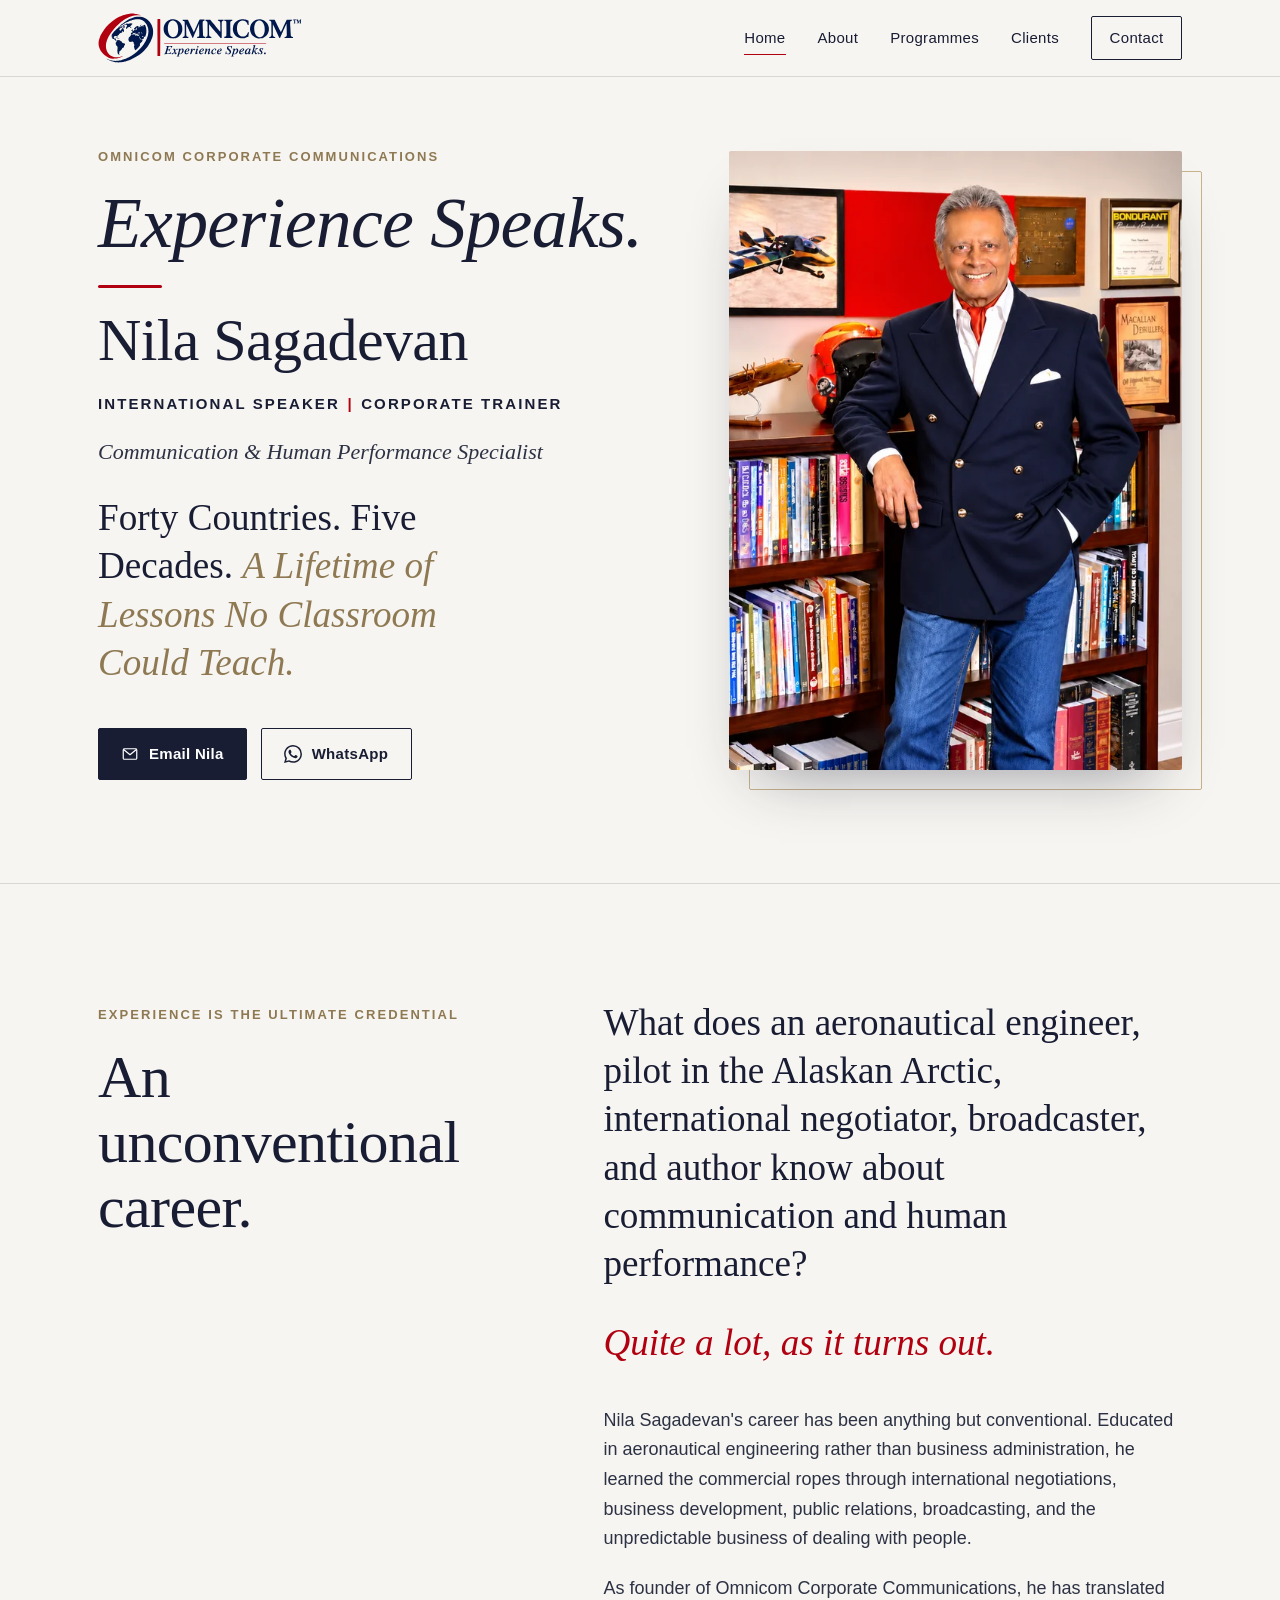
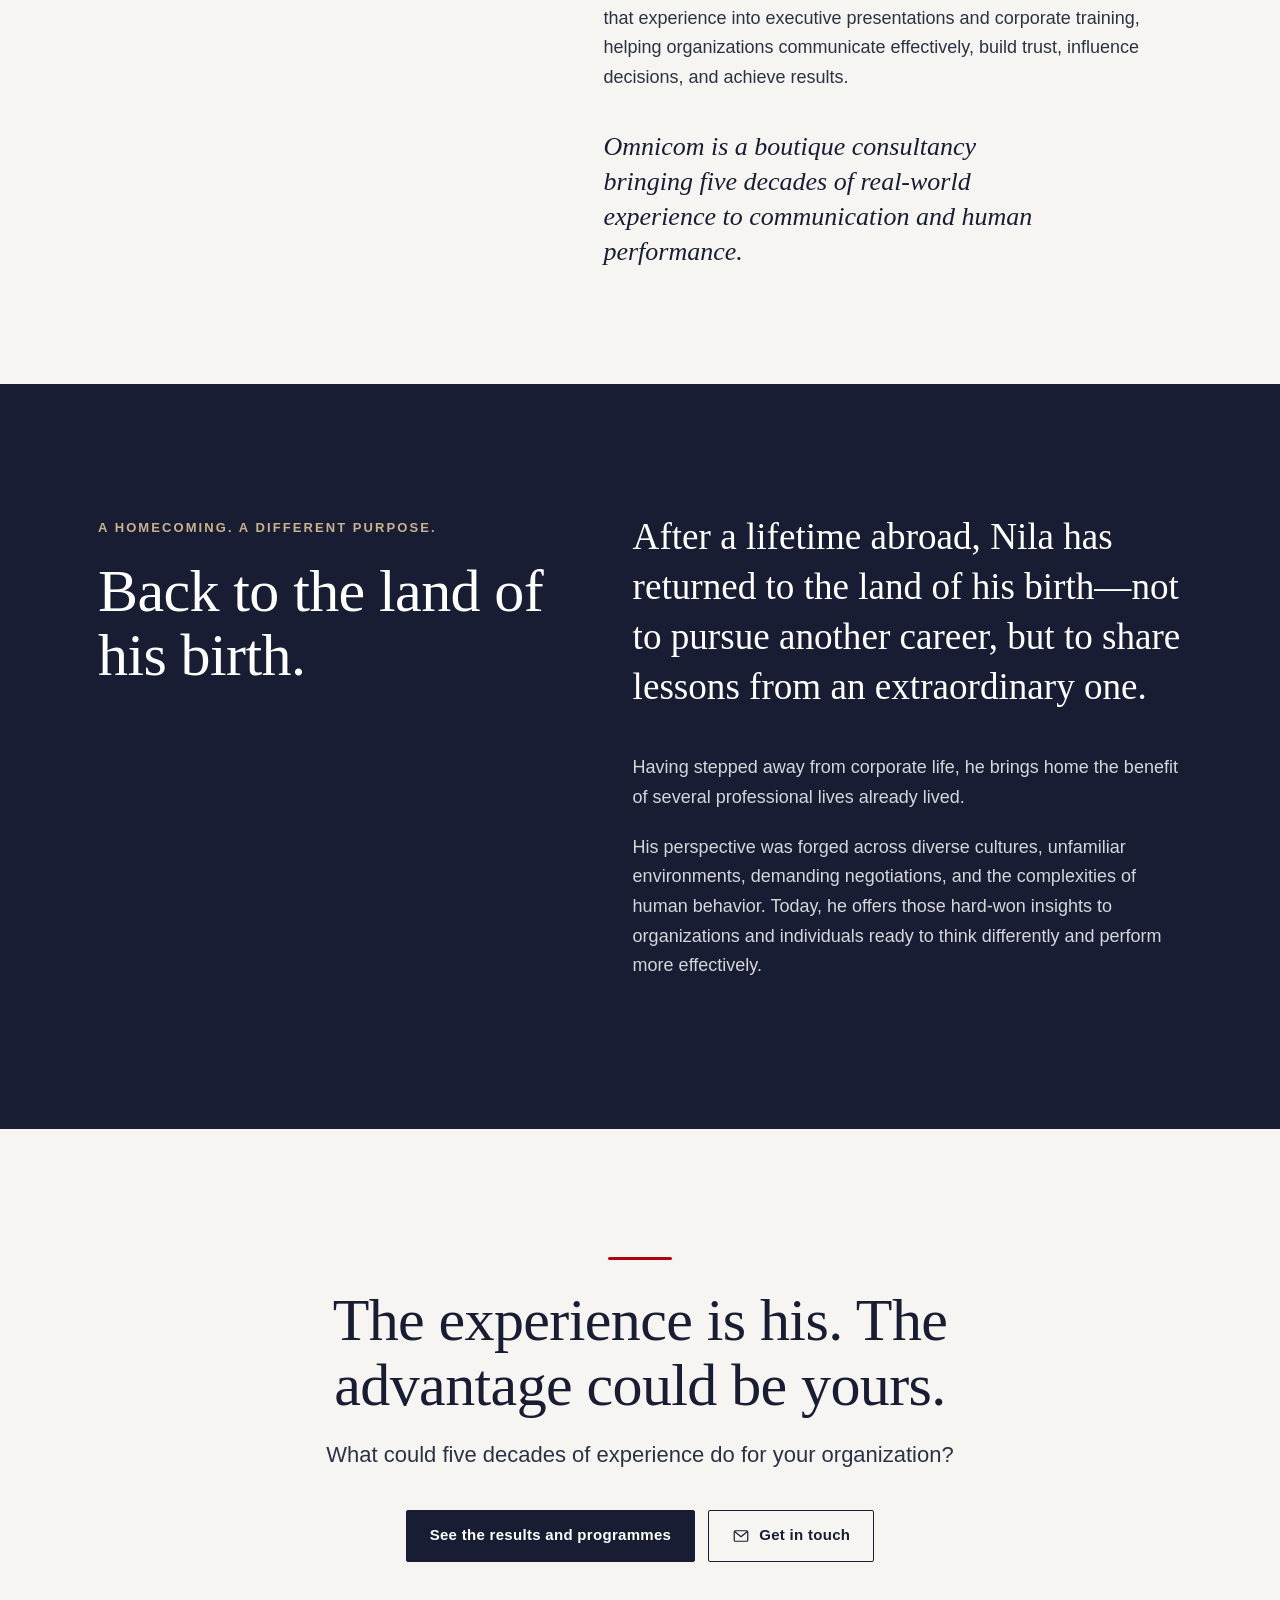
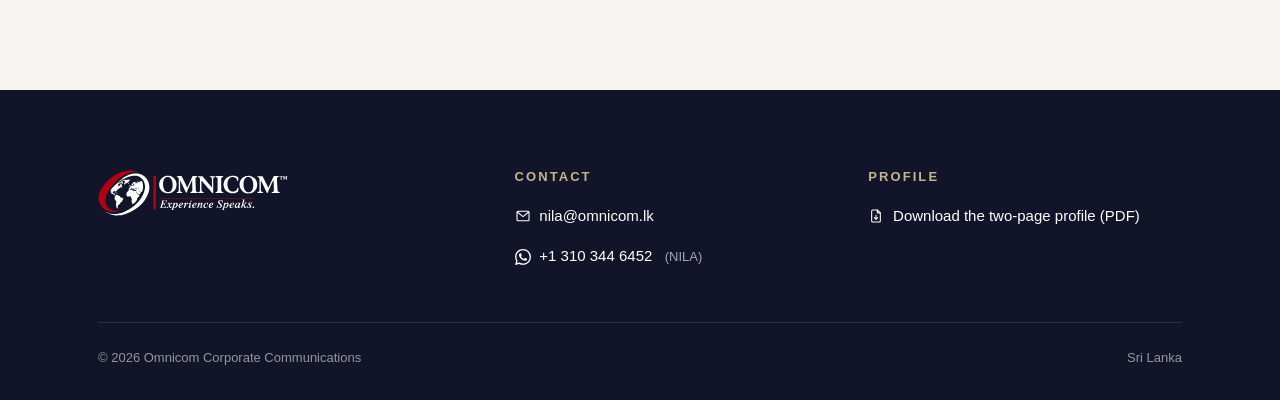
==== commit 87d286eb: "Final text update and corrected profile PDF Apply Nila's Master Final text corrections to Home, Abou" ====
--- a/index.html
+++ b/index.html
@@ -40,6 +40,8 @@
   .hero .lede { margin-top: 1.5rem; }
   .hero .actions { margin-top: 1.75rem; }
 }
+/* Positioning statement: quiet standalone line in the "unconventional career" section */
+.story .positioning { font-family: var(--font-display); font-style: italic; font-size: clamp(1.3rem, 1.05rem + 0.75vw, 1.625rem); line-height: 1.35; color: var(--navy); margin: 2.25rem 0 0; max-width: 34ch; }
 </style>
 </head>
 <body>
@@ -91,7 +93,8 @@
       <p class="question">What does an aeronautical engineer, pilot in the Alaskan Arctic, international negotiator, broadcaster, and author know about communication and human performance?</p>
       <p class="answer">Quite a lot, as it turns out.</p>
       <p>Nila Sagadevan's career has been anything but conventional. Educated in aeronautical engineering rather than business administration, he learned the commercial ropes through international negotiations, business development, public relations, broadcasting, and the unpredictable business of dealing with people.</p>
-      <p>As founder of Omnicom Corporate Communications, he translated that experience into executive presentations and corporate training, helping organizations communicate effectively, build trust, influence decisions, and achieve results.</p>
+      <p>As founder of Omnicom Corporate Communications, he has translated that experience into executive presentations and corporate training, helping organizations communicate effectively, build trust, influence decisions, and achieve results.</p>
+      <p class="positioning">Omnicom is a boutique consultancy bringing five decades of real&#8209;world experience to communication and human performance.</p>
     </div>
   </div>
 </section>
--- a/assets/site.css
+++ b/assets/site.css
@@ -259,3 +259,11 @@
 @media (max-width: 640px) { .site-header .brand img { width: clamp(100px, calc(100vw - 342px), 150px); } }
 @media (max-width: 460px) { .nav .nav-home { display: none; } .site-header .brand img { width: clamp(100px, calc(100vw - 249px), 120px); } }
 @media (max-width: 360px) { .site-header .brand img { width: clamp(90px, calc(100vw - 225px), 100px); } }
+
+/* ---------- Readability: slightly darker, larger paragraph text on computers ---------- */
+:root { --ink-soft: #2C3244; }
+@media (min-width: 901px) {
+  body { font-size: 1.125rem; }
+  .about-body p, .band p, .offer-list .featured p { font-size: 1.125rem; }
+  .results p, .offer-list p { font-size: 1rem; }
+}
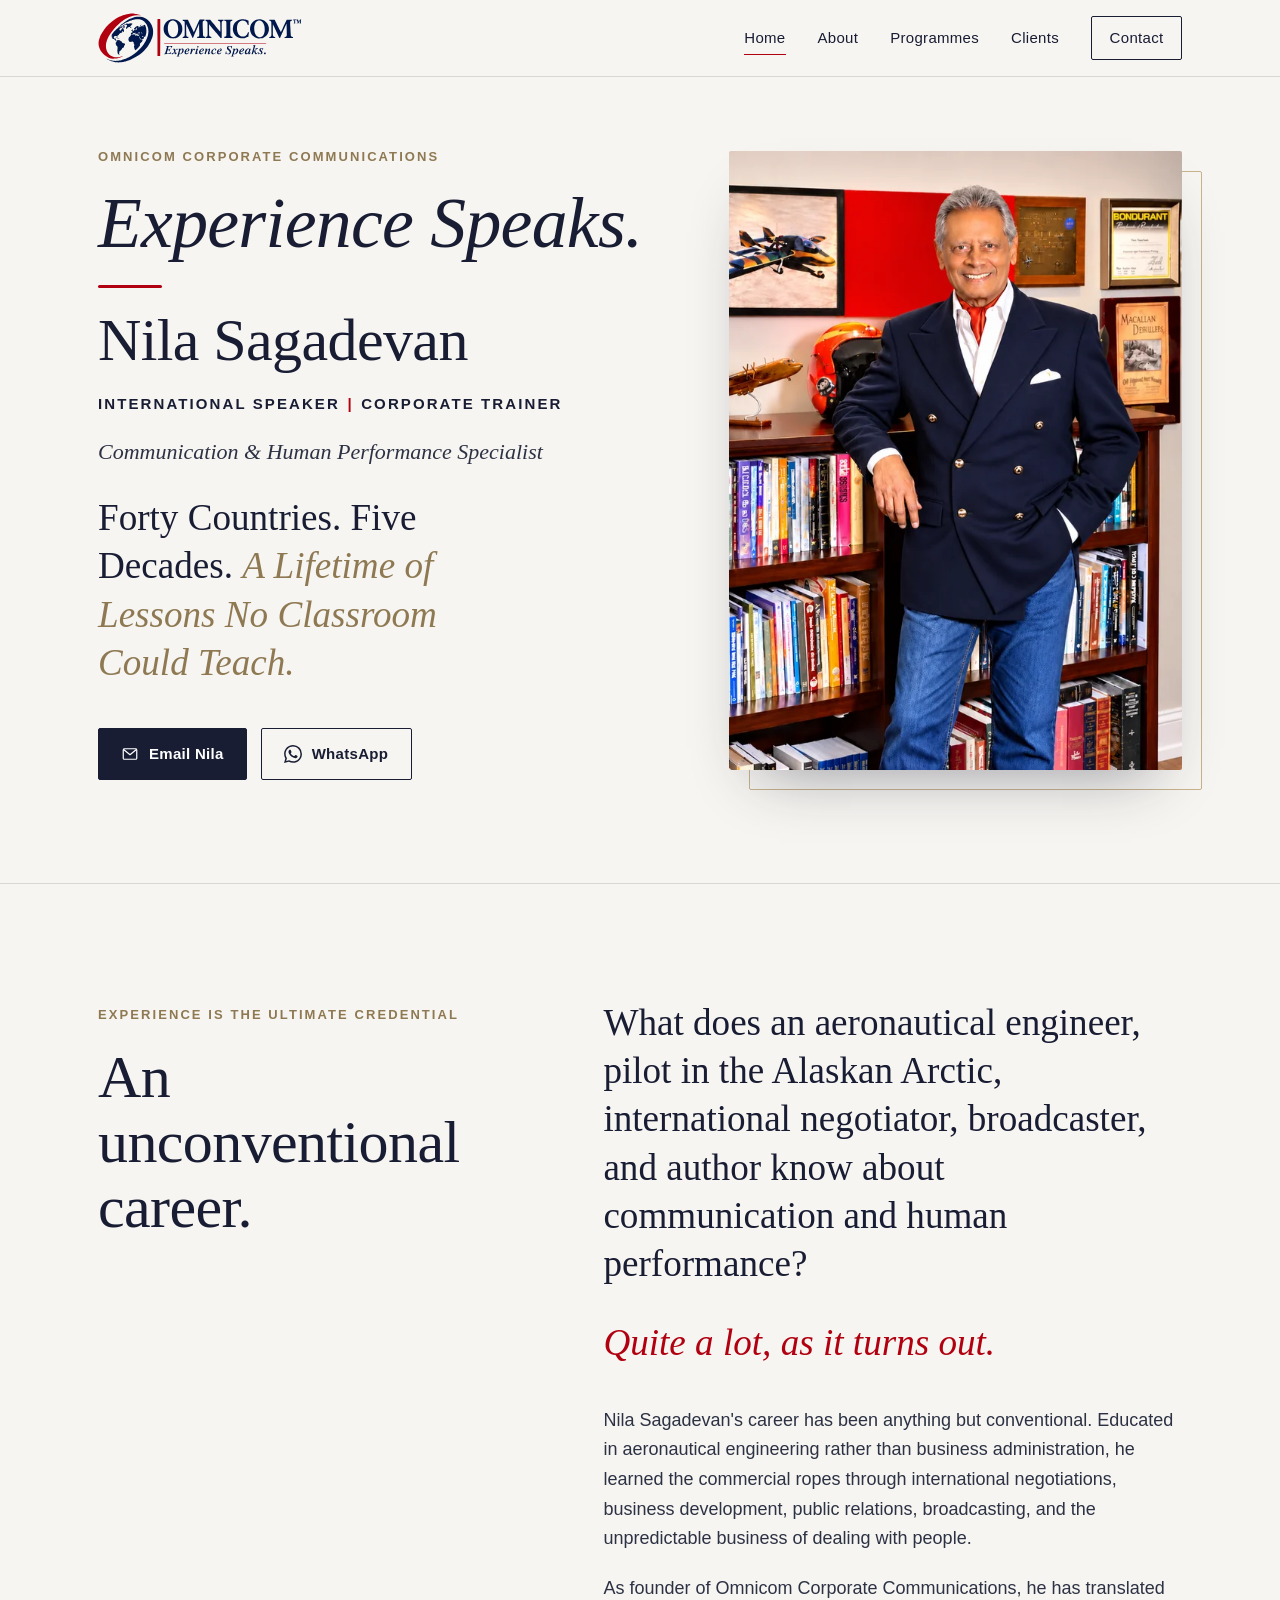
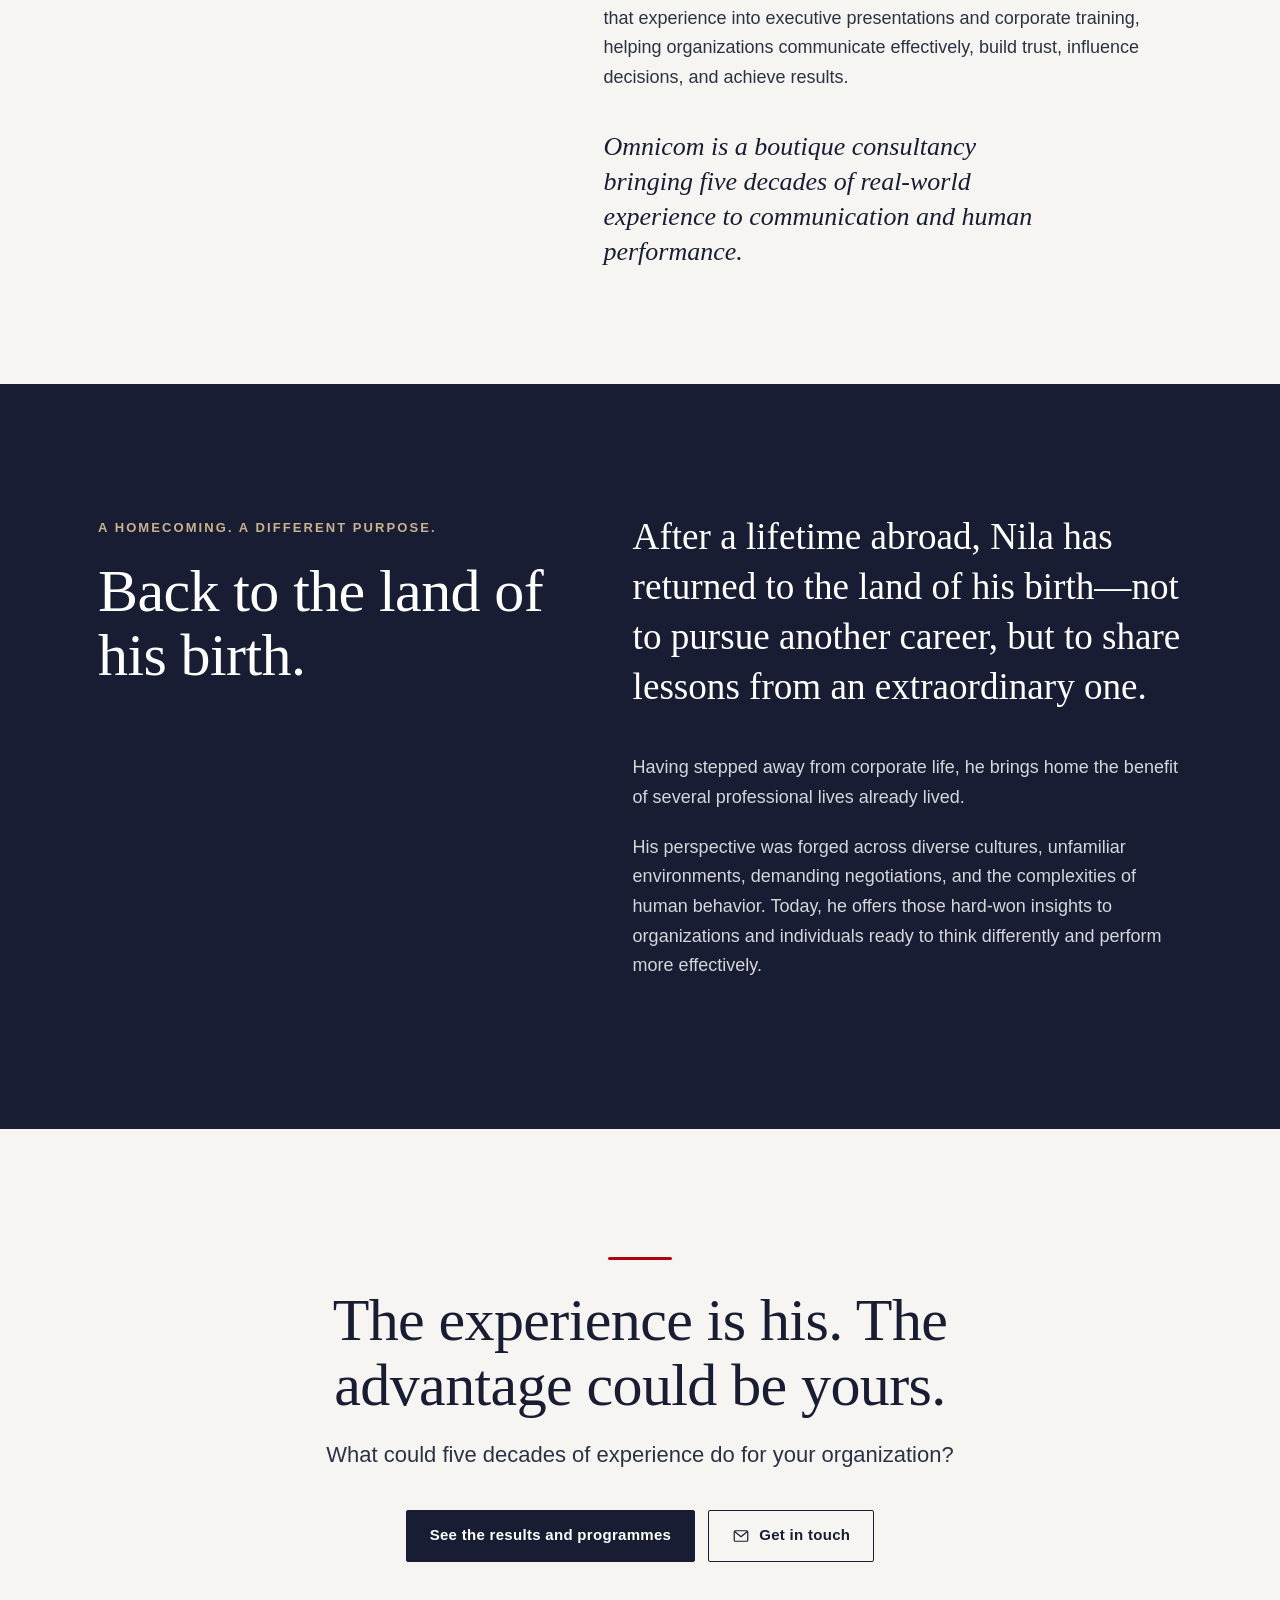
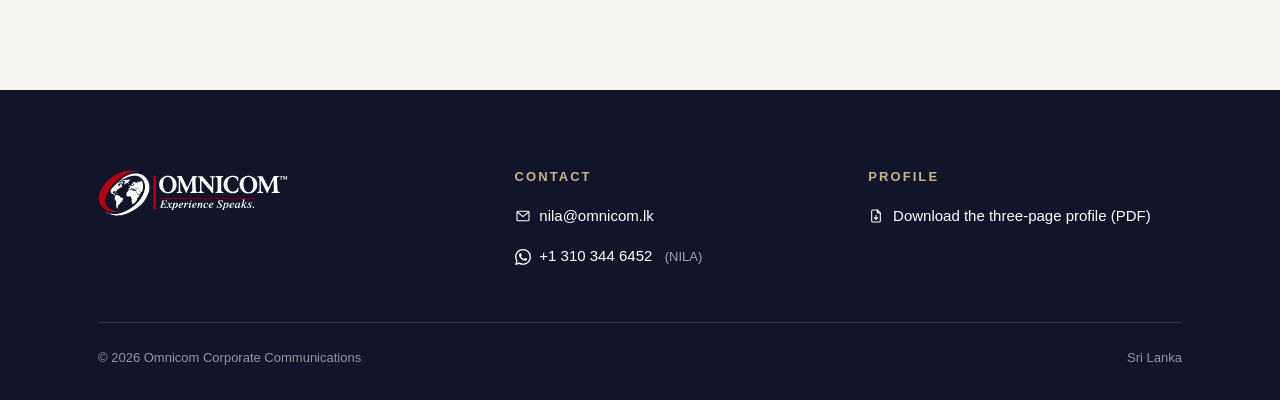
==== commit a4814497: "Profile download link: two-page -> three-page Co-Authored-By: Claude Opus 5.5 <noreply@anthropic.com" ====
--- a/index.html
+++ b/index.html
@@ -141,7 +141,7 @@
       <div>
         <h2>Profile</h2>
         <ul>
-          <li><a href="assets/Omnicom-Nila-Sagadevan-Profile.pdf" download><svg viewBox="0 0 24 24" aria-hidden="true" fill="none" stroke="currentColor" stroke-width="1.6" stroke-linecap="round" stroke-linejoin="round"><path d="M14 3H7a1.5 1.5 0 0 0-1.5 1.5v15A1.5 1.5 0 0 0 7 21h10a1.5 1.5 0 0 0 1.5-1.5V7.5Z"/><path d="M14 3v4.5h4.5M12 11v6m-2.5-2.5L12 17l2.5-2.5"/></svg>Download the two-page profile (PDF)</a></li>
+          <li><a href="assets/Omnicom-Nila-Sagadevan-Profile.pdf" download><svg viewBox="0 0 24 24" aria-hidden="true" fill="none" stroke="currentColor" stroke-width="1.6" stroke-linecap="round" stroke-linejoin="round"><path d="M14 3H7a1.5 1.5 0 0 0-1.5 1.5v15A1.5 1.5 0 0 0 7 21h10a1.5 1.5 0 0 0 1.5-1.5V7.5Z"/><path d="M14 3v4.5h4.5M12 11v6m-2.5-2.5L12 17l2.5-2.5"/></svg>Download the three-page profile (PDF)</a></li>
         </ul>
       </div>
     </div>
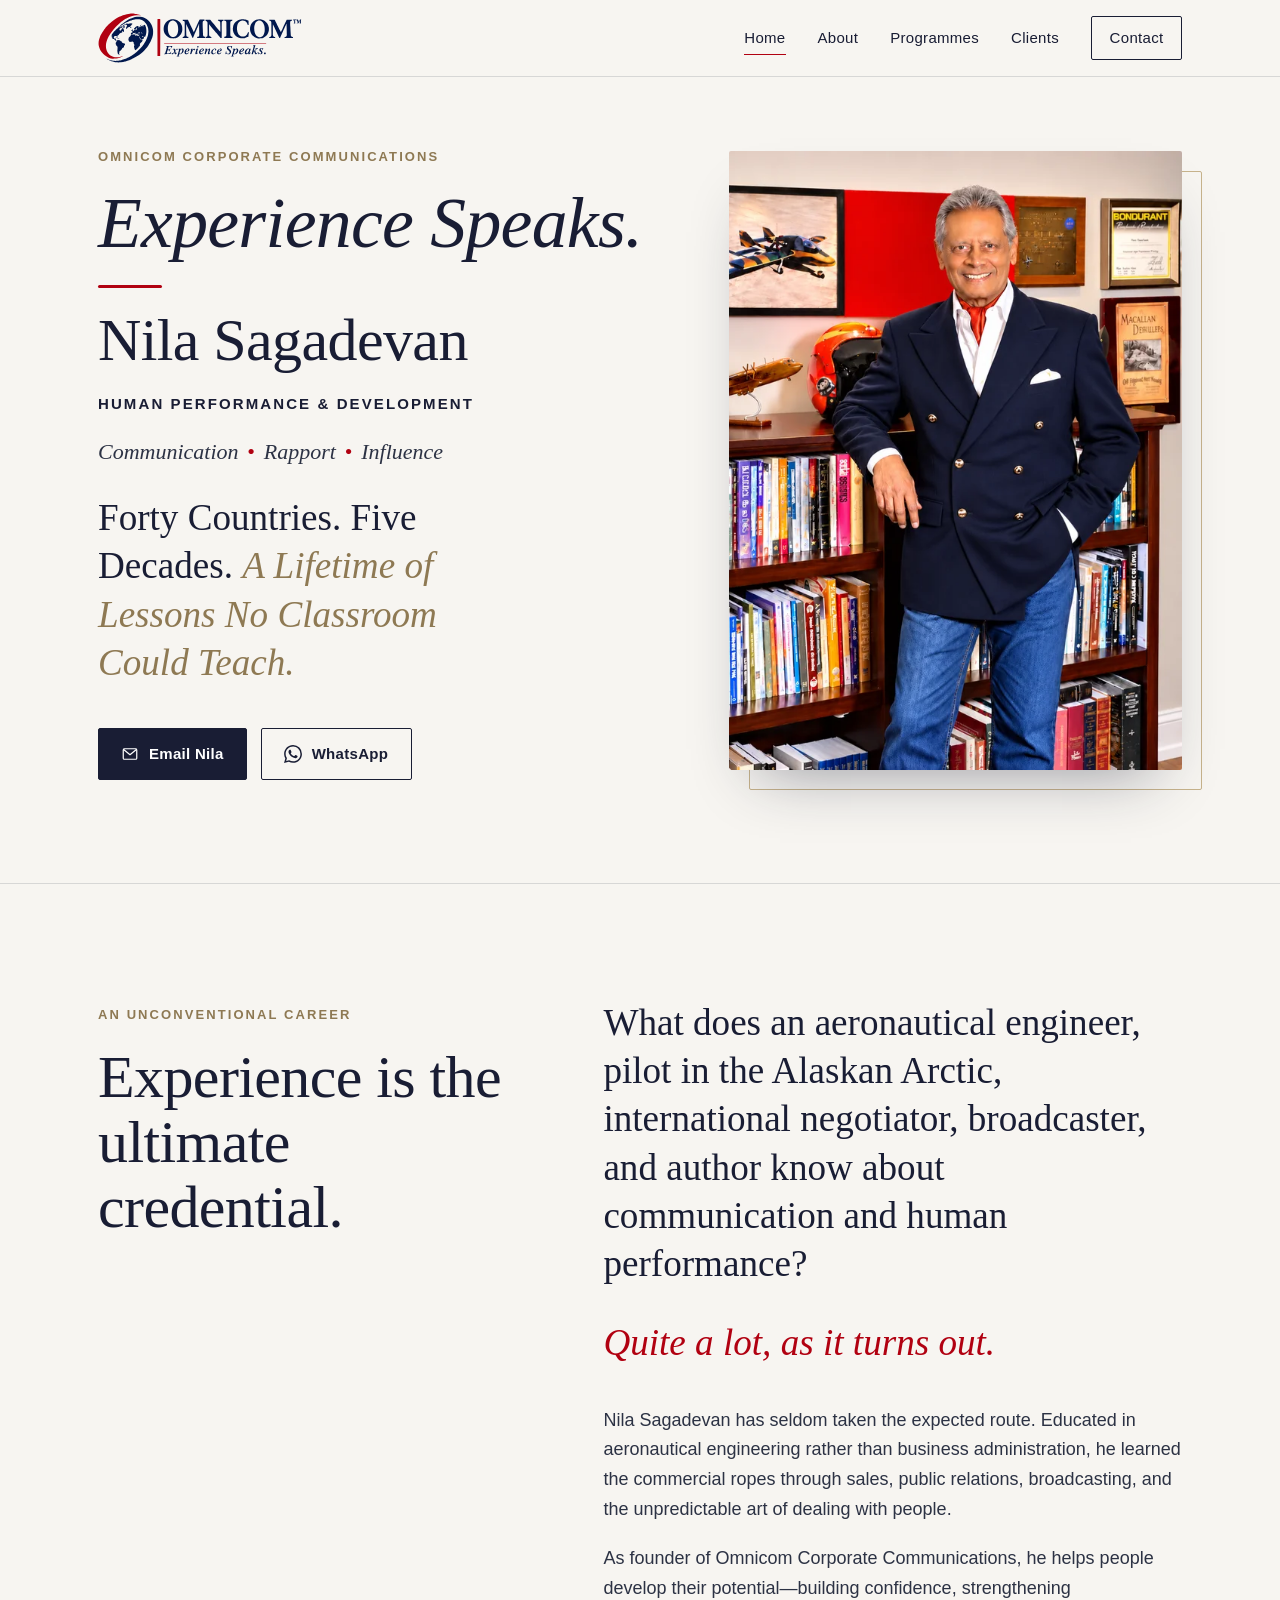
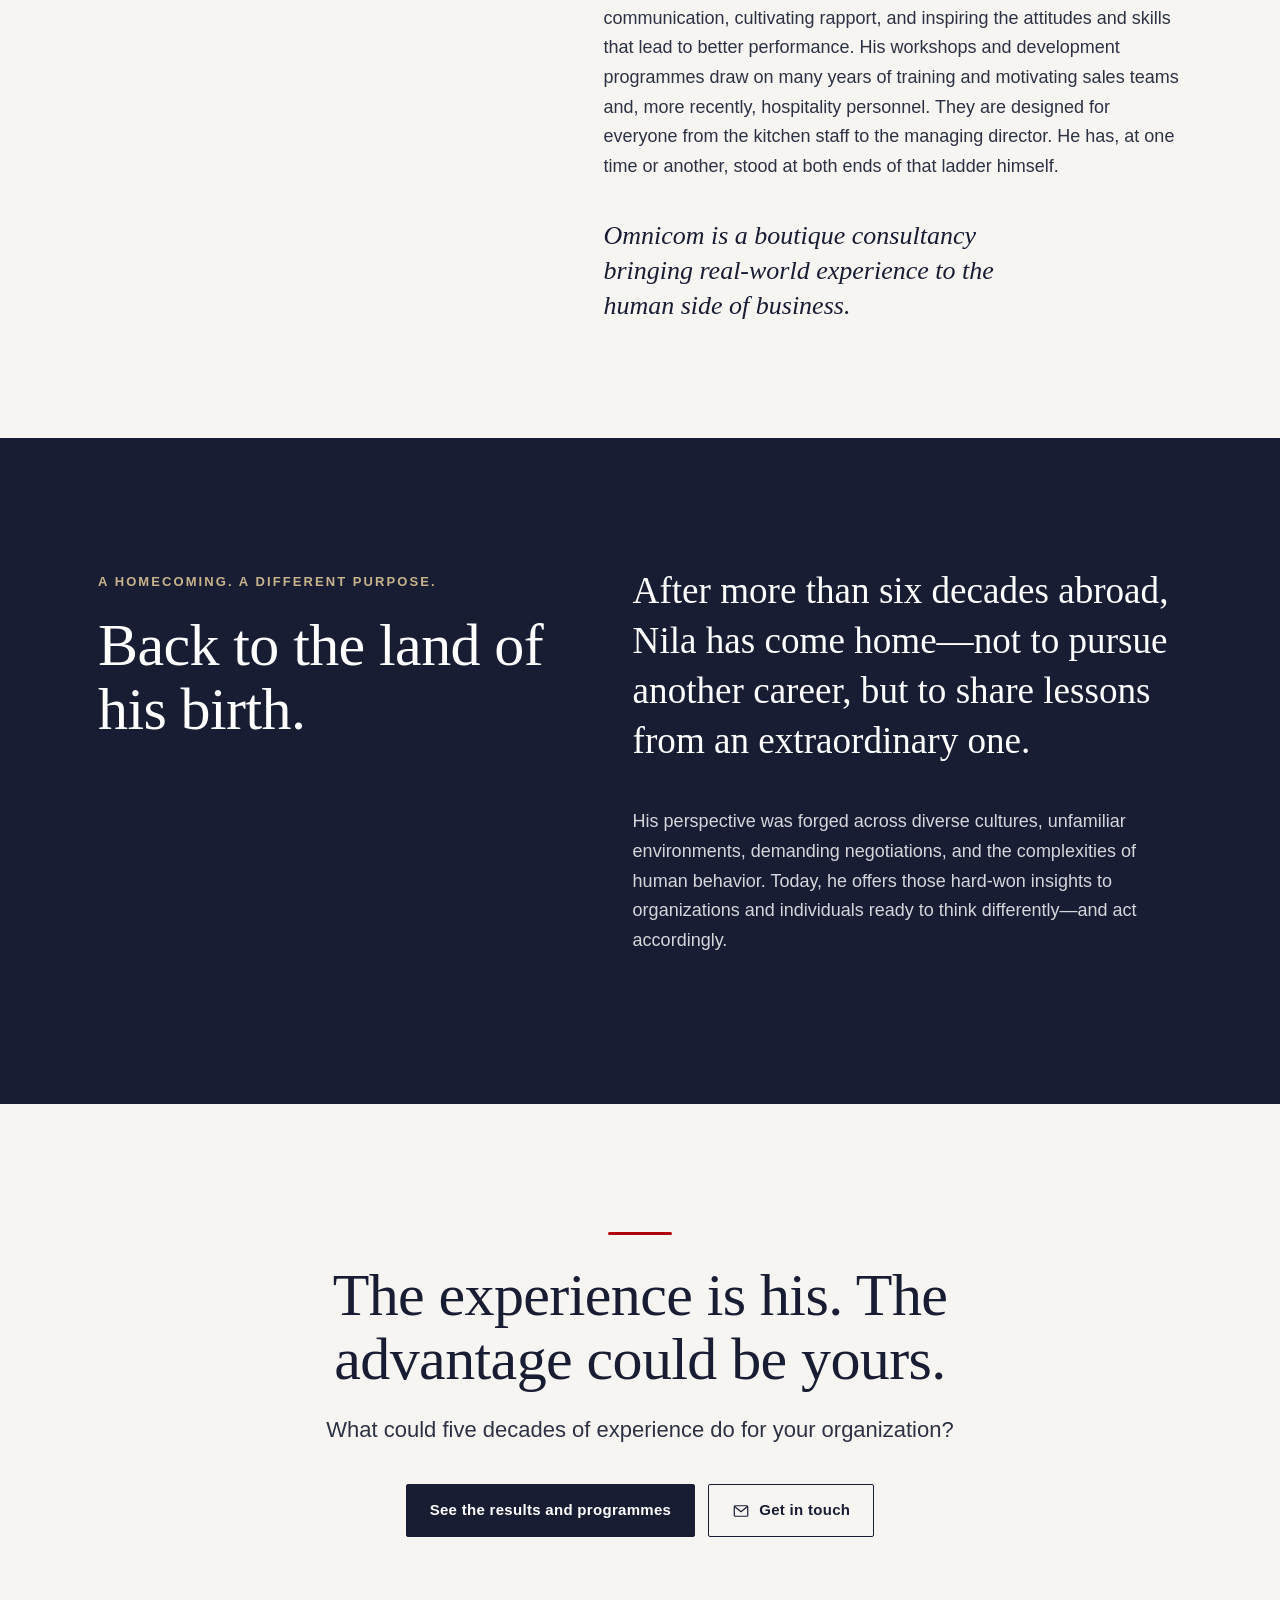
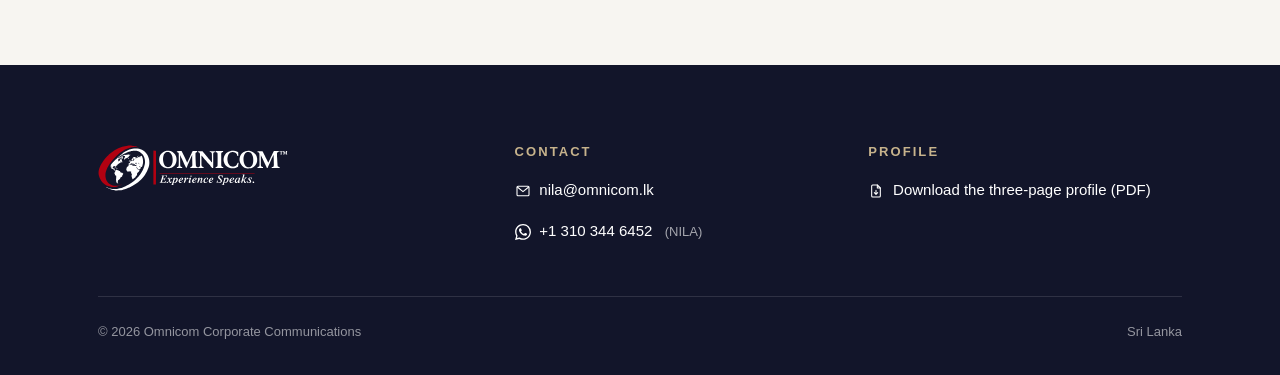
==== commit c96cb37b: "Final update: revised text, new share image and profile PDF Apply Nila's final update to all four pa" ====
--- a/index.html
+++ b/index.html
@@ -3,10 +3,10 @@
 <head>
 <meta charset="utf-8">
 <meta name="viewport" content="width=device-width, initial-scale=1">
-<title>Omnicom | Nila Sagadevan, International Speaker & Corporate Trainer</title>
-<meta name="description" content="Nila Sagadevan: international speaker, corporate trainer, and communication and human performance specialist. Forty countries, five decades, lessons no classroom could teach.">
-<meta property="og:title" content="Omnicom | Nila Sagadevan, International Speaker & Corporate Trainer">
-<meta property="og:description" content="Nila Sagadevan: international speaker, corporate trainer, and communication and human performance specialist. Forty countries, five decades, lessons no classroom could teach.">
+<title>Omnicom | Nila Sagadevan, Human Performance & Development</title>
+<meta name="description" content="Nila Sagadevan—Human Performance &amp; Development. Communication, rapport and influence. Forty countries, five decades, and lessons no classroom could teach.">
+<meta property="og:title" content="Omnicom | Nila Sagadevan, Human Performance & Development">
+<meta property="og:description" content="Nila Sagadevan—Human Performance &amp; Development. Communication, rapport and influence. Forty countries, five decades, and lessons no classroom could teach.">
 <meta property="og:type" content="website">
 <meta property="og:url" content="https://www.omnicom.lk/">
 <meta property="og:image" content="https://www.omnicom.lk/assets/omnicom-share.jpg">
@@ -42,6 +42,9 @@
 }
 /* Positioning statement: quiet standalone line in the "unconventional career" section */
 .story .positioning { font-family: var(--font-display); font-style: italic; font-size: clamp(1.3rem, 1.05rem + 0.75vw, 1.625rem); line-height: 1.35; color: var(--navy); margin: 2.25rem 0 0; max-width: 34ch; }
+/* Phones: let the long title line wrap instead of widening the page */
+@media (max-width: 480px) { .hero .roles .nw { white-space: normal; } }
+.hero .speciality .dot { color: var(--red); padding-inline: .15em; font-style: normal; }
 </style>
 </head>
 <body>
@@ -69,8 +72,8 @@
     <div class="hero-body">
       <hr class="rule-red">
       <h1 id="hero-title">Nila Sagadevan</h1>
-      <p class="roles"><span class="nw">International Speaker</span><span class="sep" aria-hidden="true">|</span><span class="nw">Corporate Trainer</span></p>
-      <p class="speciality">Communication &amp; Human Performance Specialist</p>
+      <p class="roles"><span class="nw">Human Performance &amp; Development</span></p>
+      <p class="speciality">Communication <span class="dot" aria-hidden="true">&bull;</span> Rapport <span class="dot" aria-hidden="true">&bull;</span> Influence</p>
       <p class="lede">Forty Countries. Five Decades. <em>A Lifetime of Lessons No Classroom Could Teach.</em></p>
       <div class="actions">
         <a class="btn btn-solid" href="mailto:nila@omnicom.lk"><svg viewBox="0 0 24 24" aria-hidden="true" fill="none" stroke="currentColor" stroke-width="1.6" stroke-linecap="round" stroke-linejoin="round"><rect x="3" y="5" width="18" height="14" rx="1.5"/><path d="m3.5 6 8.5 7 8.5-7"/></svg>Email Nila</a>
@@ -86,15 +89,15 @@
 <section class="story" aria-labelledby="credential">
   <div class="wrap">
     <div>
-      <span class="kicker">Experience Is the Ultimate Credential</span>
-      <h2 id="credential">An unconventional career.</h2>
+      <span class="kicker">An Unconventional Career</span>
+      <h2 id="credential">Experience is the ultimate credential.</h2>
     </div>
     <div>
       <p class="question">What does an aeronautical engineer, pilot in the Alaskan Arctic, international negotiator, broadcaster, and author know about communication and human performance?</p>
       <p class="answer">Quite a lot, as it turns out.</p>
-      <p>Nila Sagadevan's career has been anything but conventional. Educated in aeronautical engineering rather than business administration, he learned the commercial ropes through international negotiations, business development, public relations, broadcasting, and the unpredictable business of dealing with people.</p>
-      <p>As founder of Omnicom Corporate Communications, he has translated that experience into executive presentations and corporate training, helping organizations communicate effectively, build trust, influence decisions, and achieve results.</p>
-      <p class="positioning">Omnicom is a boutique consultancy bringing five decades of real&#8209;world experience to communication and human performance.</p>
+      <p>Nila Sagadevan has seldom taken the expected route. Educated in aeronautical engineering rather than business administration, he learned the commercial ropes through sales, public relations, broadcasting, and the unpredictable art of dealing with people.</p>
+      <p>As founder of Omnicom Corporate Communications, he helps people develop their potential—building confidence, strengthening communication, cultivating rapport, and inspiring the attitudes and skills that lead to better performance. His workshops and development programmes draw on many years of training and motivating sales teams and, more recently, hospitality personnel. They are designed for everyone from the kitchen staff to the managing director. He has, at one time or another, stood at both ends of that ladder himself.</p>
+      <p class="positioning">Omnicom is a boutique consultancy bringing real&#8209;world experience to the human side of business.</p>
     </div>
   </div>
 </section>
@@ -106,9 +109,8 @@
       <h2 id="homecoming">Back to the land of his birth.</h2>
     </div>
     <div>
-      <p class="big">After a lifetime abroad, Nila has returned to the land of his birth&#8288;&mdash;&#8288;not to pursue another career, but to share lessons from an extraordinary one.</p>
-      <p>Having stepped away from corporate life, he brings home the benefit of several professional lives already lived.</p>
-      <p>His perspective was forged across diverse cultures, unfamiliar environments, demanding negotiations, and the complexities of human behavior. Today, he offers those hard-won insights to organizations and individuals ready to think differently and perform more effectively.</p>
+      <p class="big">After more than six decades abroad, Nila has come home&#8288;&mdash;&#8288;not to pursue another career, but to share lessons from an extraordinary one.</p>
+      <p>His perspective was forged across diverse cultures, unfamiliar environments, demanding negotiations, and the complexities of human behavior. Today, he offers those hard-won insights to organizations and individuals ready to think differently&#8288;&mdash;&#8288;and act accordingly.</p>
     </div>
   </div>
 </section>
